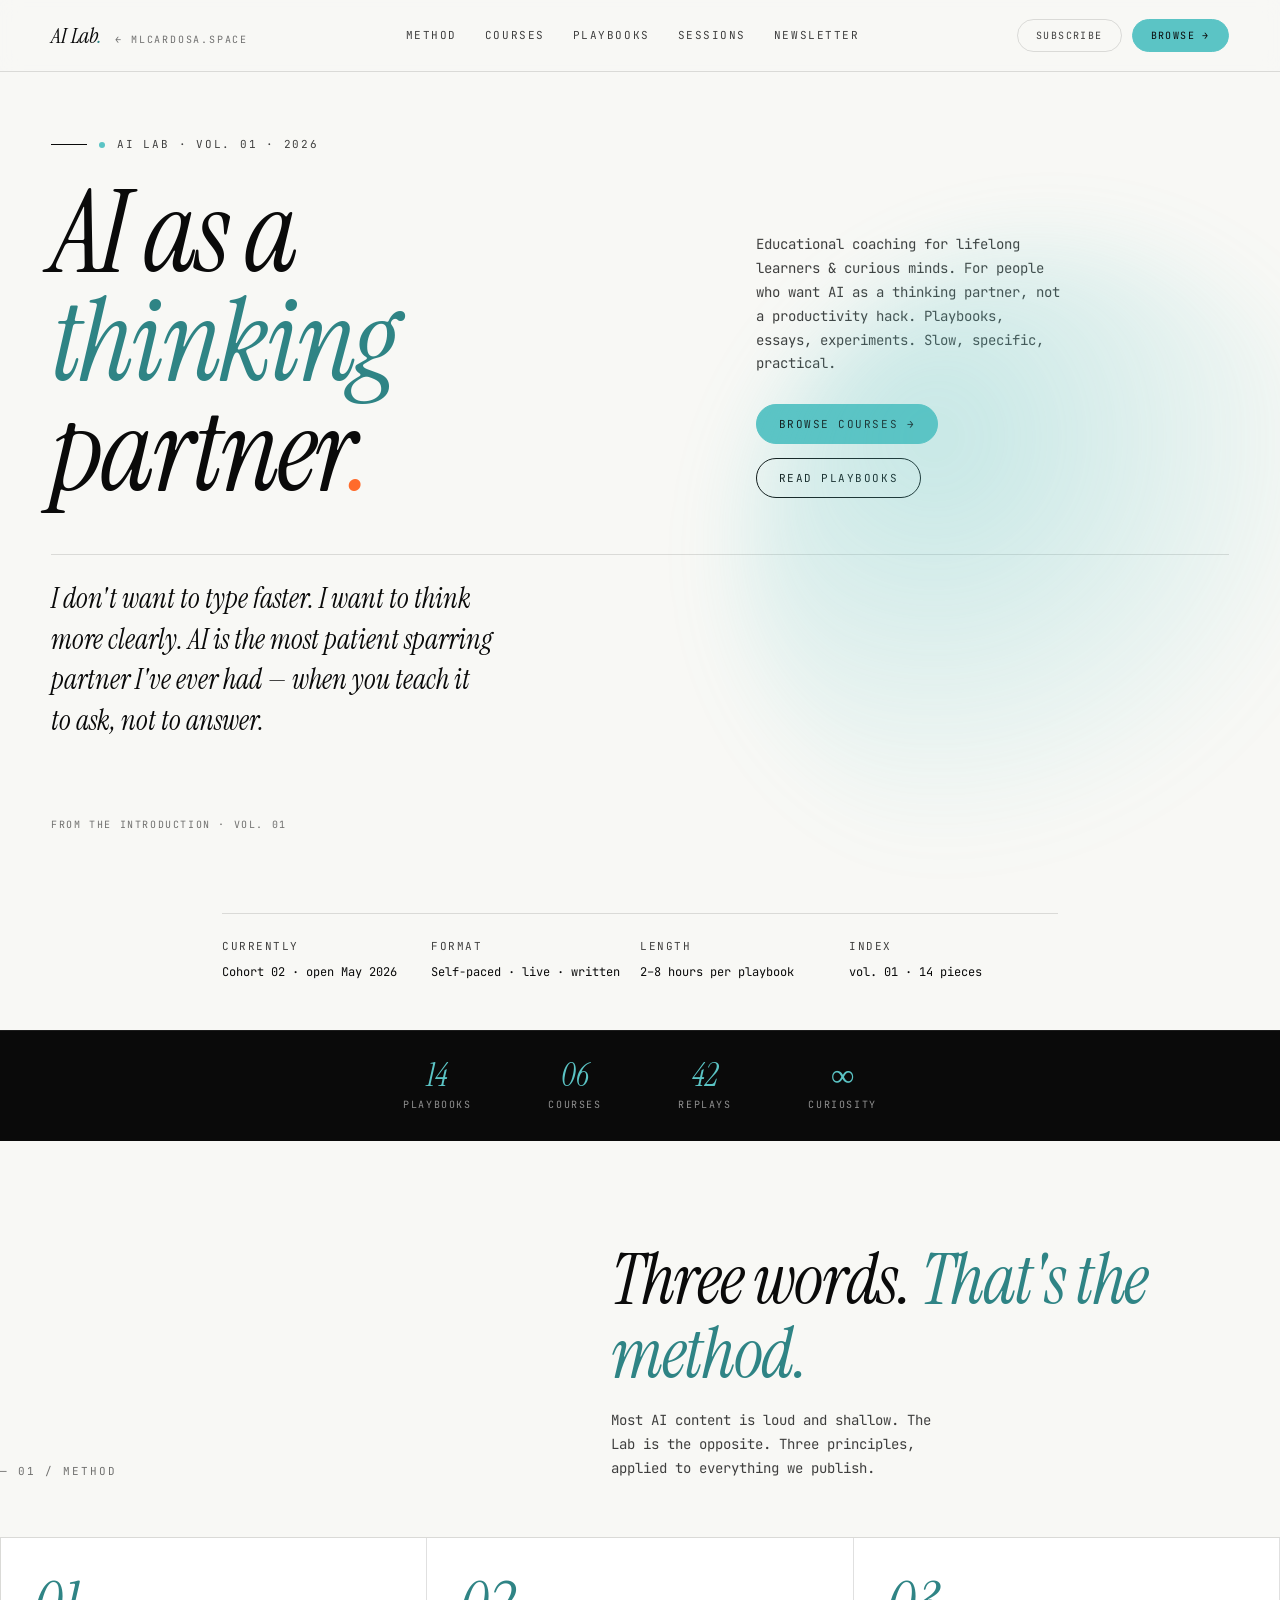
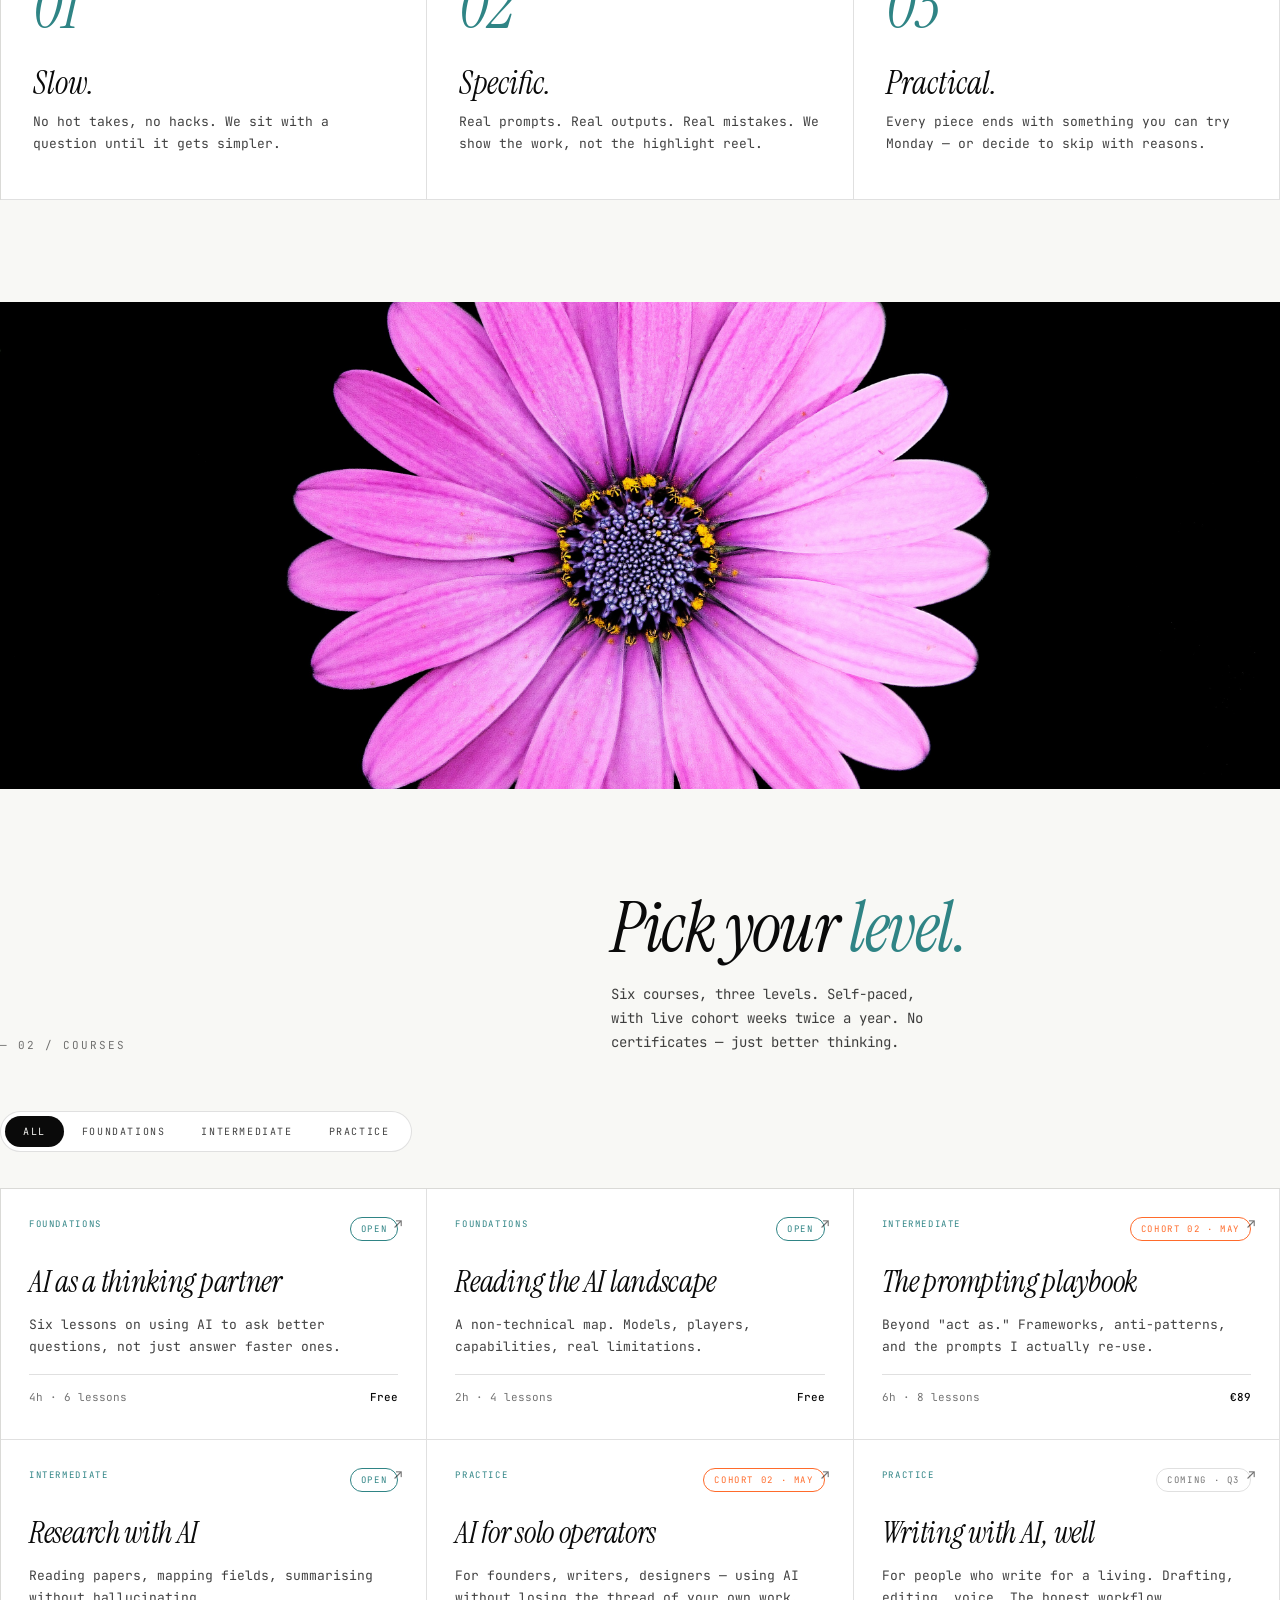
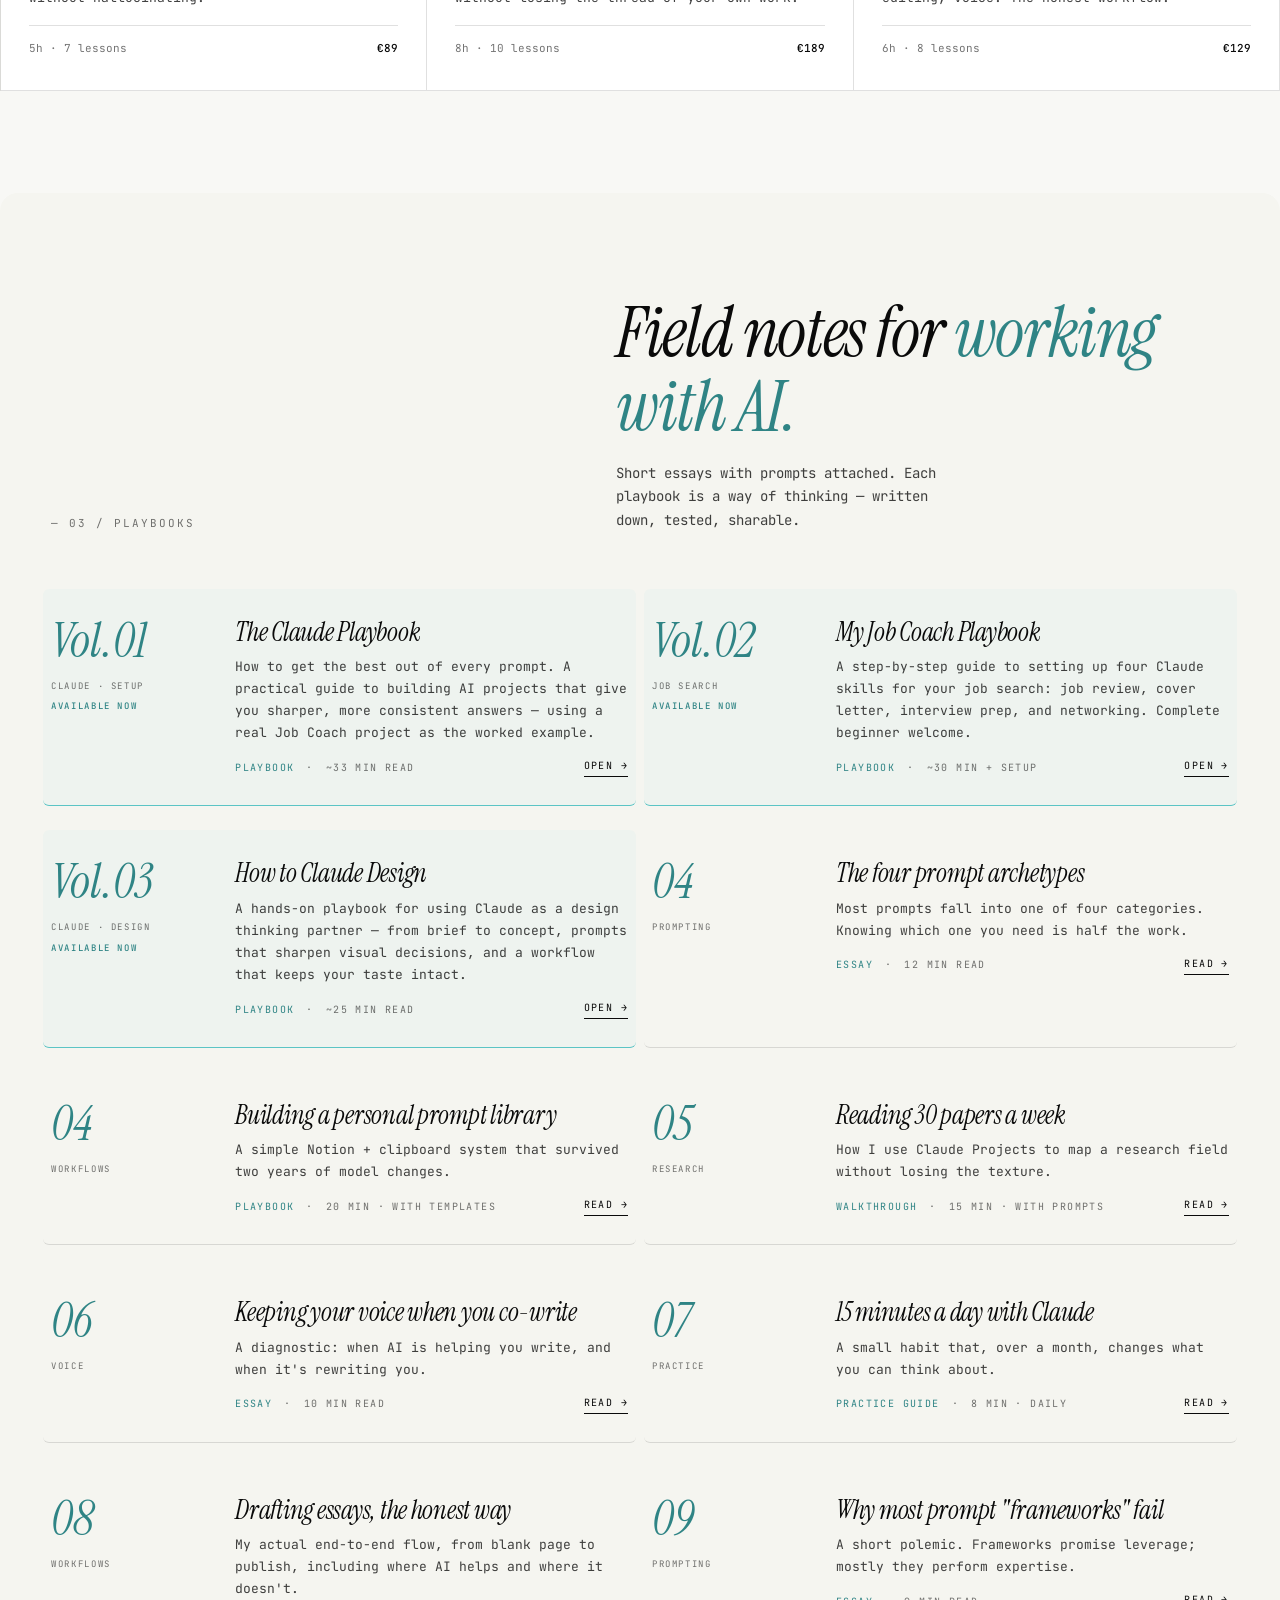
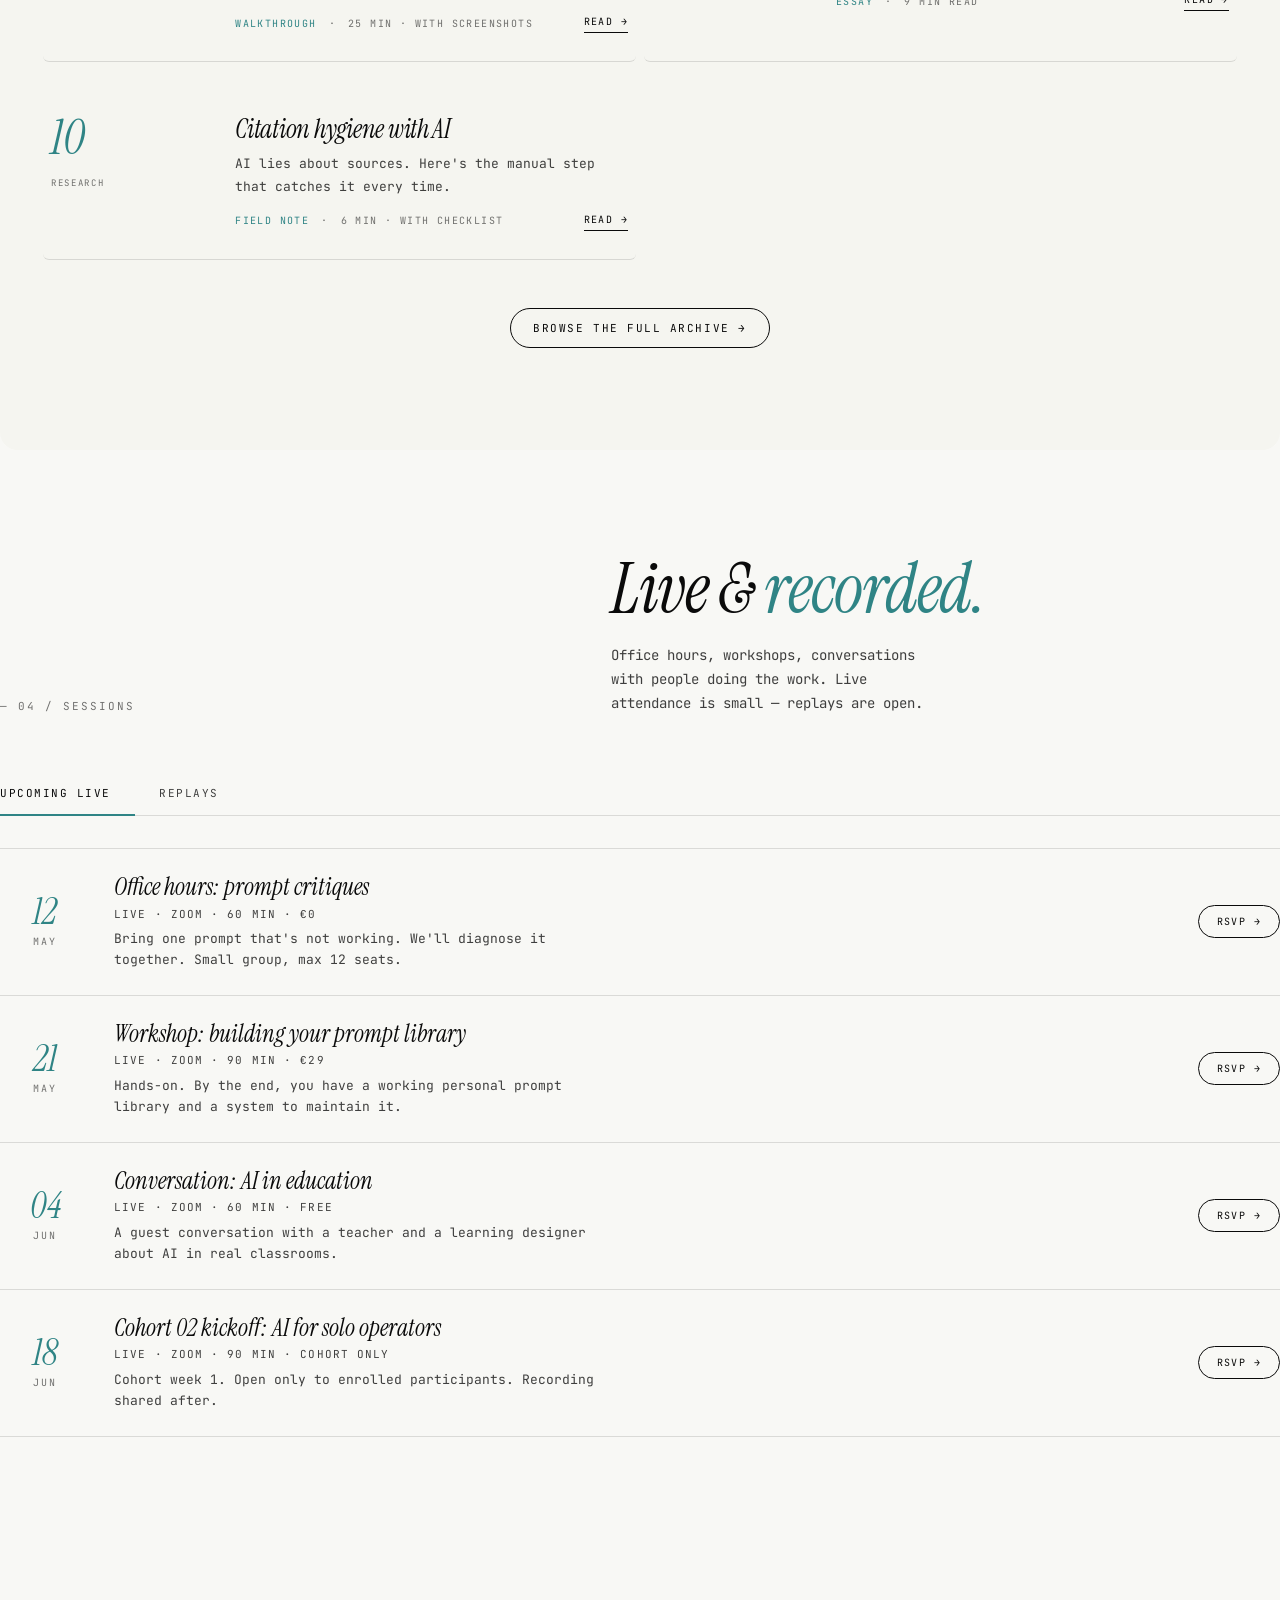
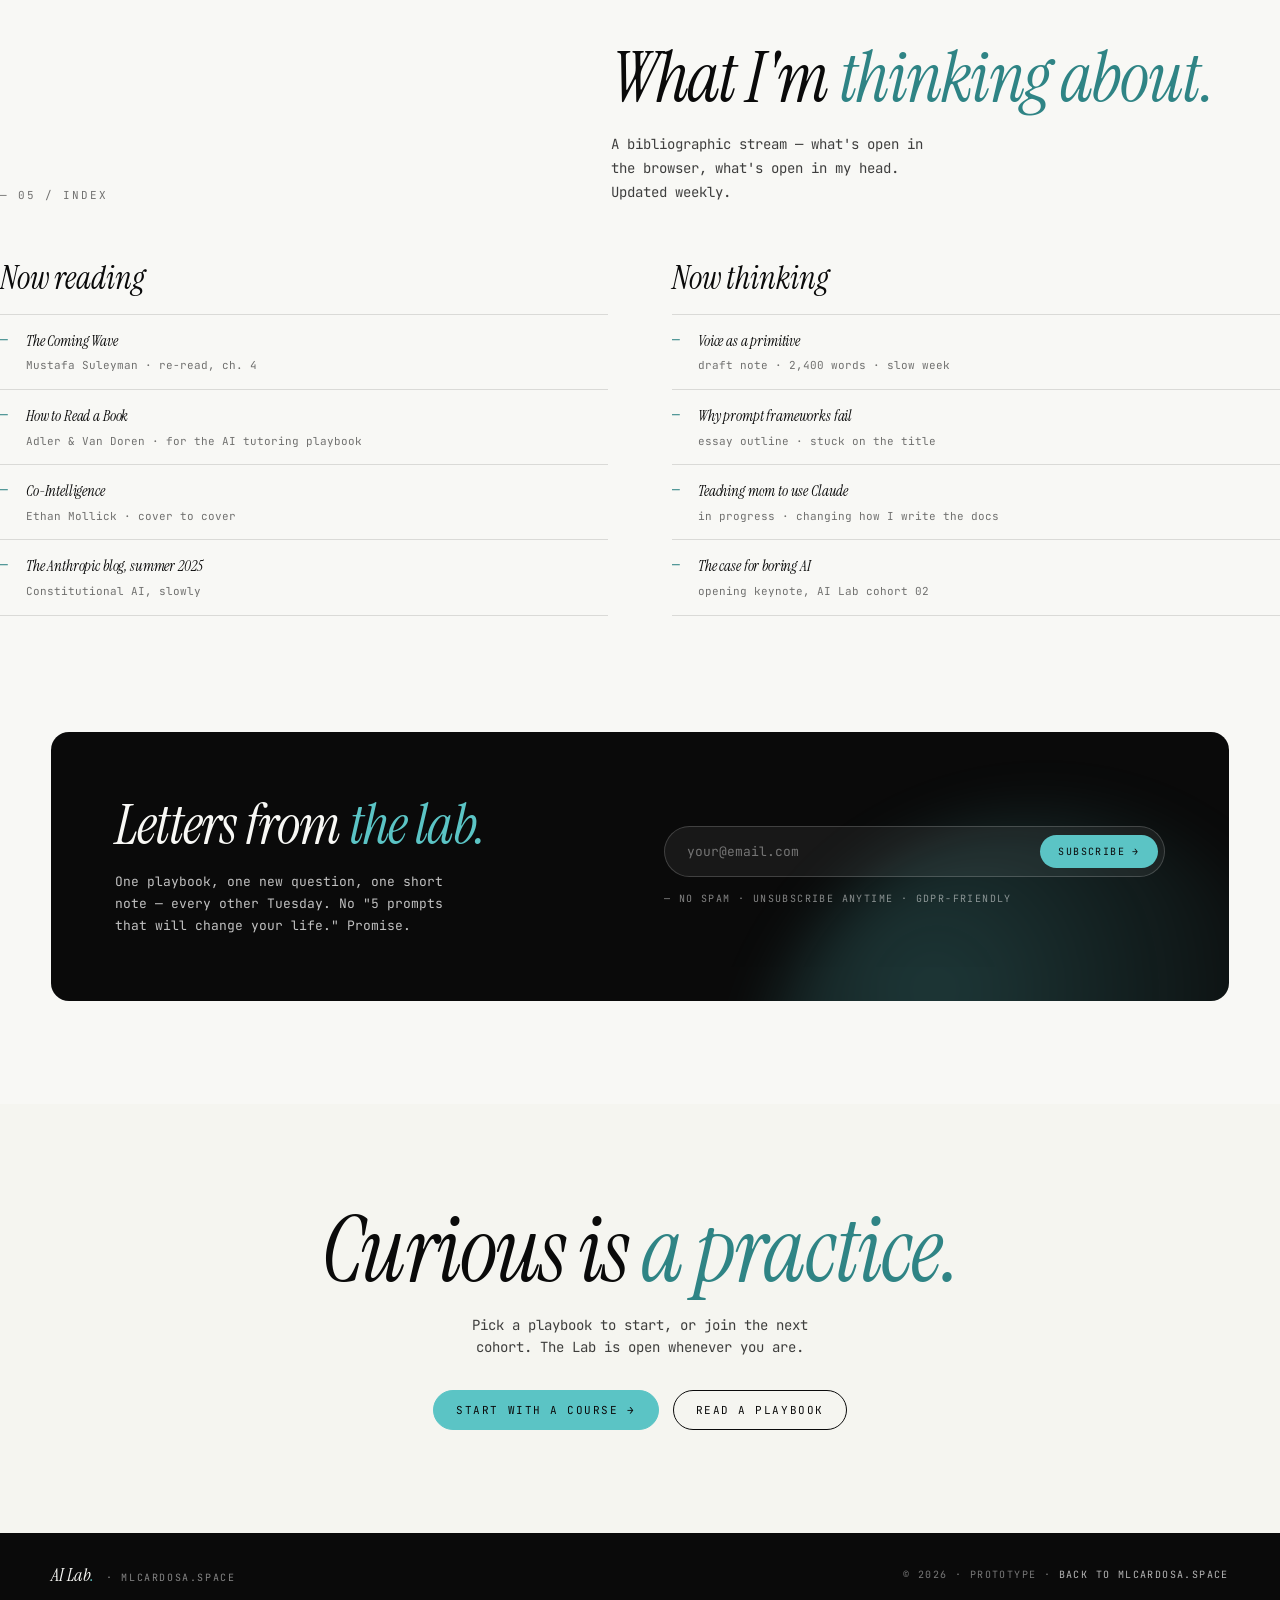
==== ai-lab.html @ b6991d93 "First Commit" ====
<!doctype html>
<html lang="en">
<head>
<meta charset="utf-8" />
<meta name="viewport" content="width=device-width, initial-scale=1" />
<title>AI Lab · Educational coaching for lifelong learners · mlcardosa.space</title>
<link rel="preconnect" href="https://fonts.googleapis.com" />
<link rel="preconnect" href="https://fonts.gstatic.com" crossorigin />
<link href="https://fonts.googleapis.com/css2?family=Instrument+Serif:ital@0;1&family=DM+Serif+Display:ital@0;1&family=JetBrains+Mono:wght@300;400;500&display=swap" rel="stylesheet" />
<style>
:root {
  --white:#fff; --obsidian:#0a0a0a; --offwhite:#f8f8f5; --cream:#f5f5f0;
  --aqua:#5bc4c5;       /* AI Lab accent */
  --aqua-dk:#2f8485;
  --orange:#ff6b2b;
  --lime:#c9ff6b;
  --black-85:rgba(0,0,0,.85); --black-75:rgba(0,0,0,.75); --black-55:rgba(0,0,0,.55); --black-40:rgba(0,0,0,.4); --black-12:rgba(0,0,0,.12); --black-06:rgba(0,0,0,.06);

  --bg:var(--offwhite); --fg:var(--obsidian);
  --muted:var(--black-75); --soft:var(--black-55); --line:var(--black-12); --card:var(--white);

  --serif:"Instrument Serif","DM Serif Display","Times New Roman",serif;
  --mono:"JetBrains Mono","IBM Plex Mono",ui-monospace,Menlo,monospace;

  --max:1440px; --pad:clamp(20px,4vw,64px);
  --gap-lg:clamp(48px,8vw,112px);
  --r-sm:4px; --r-md:10px; --r-lg:18px;
}
*{box-sizing:border-box}
html,body{margin:0;padding:0}
body{font-family:var(--mono);font-size:14px;line-height:1.6;background:var(--bg);color:var(--fg);-webkit-font-smoothing:antialiased}
a{color:inherit;text-decoration:none}
button{font-family:inherit;cursor:pointer}
input,textarea,select{font-family:inherit}
h1,h2,h3,h4{margin:0;font-weight:400}
p{margin:0}
.serif{font-family:var(--serif);font-style:italic;font-weight:400;letter-spacing:-0.01em}
.label{font-family:var(--mono);text-transform:uppercase;letter-spacing:.14em;font-size:11px;color:var(--muted)}
.container{max-width:var(--max);margin:0 auto;padding:0 var(--pad)}
.section{padding:var(--gap-lg) 0}
.divider{height:1px;background:var(--line)}

/* NAV */
.nav{position:sticky;top:0;z-index:50;display:flex;align-items:center;justify-content:space-between;
  padding:18px var(--pad);backdrop-filter:blur(10px);
  background:color-mix(in oklab,var(--bg) 88%,transparent);
  border-bottom:1px solid var(--line)}
.nav-brand{font-family:var(--serif);font-style:italic;font-size:22px;letter-spacing:-0.01em}
.nav-brand .dot{color:var(--aqua-dk)}
.nav-brand small{font-family:var(--mono);font-style:normal;text-transform:uppercase;letter-spacing:.18em;font-size:10px;color:var(--soft);margin-left:10px}
.nav-links{display:flex;gap:28px;align-items:center}
.nav-links a{font-family:var(--mono);text-transform:uppercase;font-size:11px;letter-spacing:.14em;color:var(--muted);cursor:pointer;transition:color .2s}
.nav-links a:hover{color:var(--fg)}
.nav-actions{display:flex;gap:10px;align-items:center}
@media(max-width:820px){.nav-links{display:none}}

/* BUTTONS */
.btn{display:inline-flex;align-items:center;justify-content:center;gap:10px;
  font-family:var(--mono);text-transform:uppercase;letter-spacing:.14em;font-size:11px;
  padding:12px 22px;border-radius:999px;border:1px solid var(--fg);
  background:transparent;color:var(--fg);transition:all .2s}
.btn:hover{background:var(--fg);color:var(--bg)}
.btn-primary{background:var(--fg);color:var(--bg)}
.btn-primary:hover{background:var(--aqua-dk);border-color:var(--aqua-dk)}
.btn-aqua{background:var(--aqua);color:var(--obsidian);border-color:var(--aqua)}
.btn-aqua:hover{background:var(--aqua-dk);border-color:var(--aqua-dk);color:var(--white)}
.btn-soft{border-color:var(--line);color:var(--muted)}
.btn-soft:hover{background:transparent;color:var(--fg);border-color:var(--fg)}
.btn-w{width:100%}
.btn-sm{padding:9px 18px;font-size:10px}
.btn-ghost{background:transparent;color:rgba(255,255,255,.75);border-color:rgba(255,255,255,.2)}
.btn-ghost:hover{color:var(--aqua);border-color:var(--aqua);background:transparent}

.cta{display:inline-flex;align-items:center;gap:10px;font-family:var(--mono);text-transform:uppercase;letter-spacing:.14em;font-size:11px;padding-bottom:6px;border-bottom:1px solid var(--fg);cursor:pointer;transition:gap .2s}
.cta:hover{gap:18px}

/* HERO */
.hero{min-height:88vh;padding:64px var(--pad) 48px;display:grid;grid-template-rows:1fr auto;gap:48px;position:relative;overflow:hidden}
.hero-inner{max-width:var(--max);margin:0 auto;width:100%;display:grid;grid-template-columns:1.15fr 0.85fr;gap:clamp(32px,5vw,80px);align-items:end}
.hero-eyebrow{display:flex;align-items:center;gap:12px;font-family:var(--mono);text-transform:uppercase;font-size:11px;letter-spacing:.16em;color:var(--muted);margin-bottom:24px}
.hero-eyebrow .bar{width:36px;height:1px;background:var(--fg)}
.hero-eyebrow .live{width:6px;height:6px;border-radius:50%;background:var(--aqua);animation:pulse 2s infinite}
@keyframes pulse{0%,100%{opacity:1}50%{opacity:.35}}
.hero-title{font-family:var(--serif);font-style:italic;font-size:clamp(56px,9vw,132px);line-height:0.95;letter-spacing:-0.025em}
.hero-title .accent-aqua{color:var(--aqua-dk)}
.hero-title .accent-orange{color:var(--orange)}
.hero-side{display:flex;flex-direction:column;gap:28px;padding-bottom:8px;max-width:38ch}
.hero-blurb{font-family:var(--mono);font-size:14px;line-height:1.7;color:var(--muted)}
.hero-actions{display:flex;gap:14px;flex-wrap:wrap}
.hero-quote{max-width:var(--max);margin:0 auto;width:100%;border-top:1px solid var(--line);padding-top:24px;display:grid;grid-template-columns:1.15fr 0.85fr;gap:clamp(32px,5vw,80px)}
.hero-quote q{font-family:var(--serif);font-style:italic;font-size:clamp(20px,2.4vw,28px);line-height:1.45;color:var(--fg);display:block;quotes:none;max-width:34ch}
.hero-quote cite{display:block;font-family:var(--mono);text-transform:uppercase;font-size:10px;letter-spacing:.16em;color:var(--soft);font-style:normal;margin-top:12px}
.hero-meta-row{max-width:var(--max);margin:32px auto 0;display:grid;grid-template-columns:repeat(4,1fr);border-top:1px solid var(--line);padding-top:20px}
.hero-meta-row > div{padding-right:20px}
.hero-meta-row .val{font-family:var(--mono);font-size:12px;color:var(--fg);display:block;margin-top:6px}
.hero-bg{position:absolute;right:-8vw;top:18%;width:50vw;height:50vw;max-width:720px;max-height:720px;border-radius:50%;background:radial-gradient(circle at 30% 30%,color-mix(in oklab,var(--aqua) 60%,transparent),transparent 65%);filter:blur(40px);opacity:.55;pointer-events:none}

/* STATS BAND */
.stats{background:var(--obsidian);color:var(--offwhite);padding:28px var(--pad);display:flex;justify-content:center;gap:clamp(32px,6vw,96px);border-top:1px solid rgba(255,255,255,.08)}
.st{text-align:center}
.st-n{font-family:var(--serif);font-style:italic;font-size:32px;line-height:1;color:var(--aqua)}
.st-l{font-family:var(--mono);text-transform:uppercase;font-size:10px;letter-spacing:.16em;color:rgba(255,255,255,.55);margin-top:6px}

/* SECTION HEAD */
.sec-head{display:grid;grid-template-columns:0.9fr 1.1fr;gap:clamp(32px,5vw,80px);align-items:end;margin-bottom:56px}
.sec-num{font-family:var(--mono);font-size:11px;letter-spacing:.18em;text-transform:uppercase;color:var(--soft)}
.sec-title{font-family:var(--serif);font-style:italic;font-size:clamp(40px,5.5vw,72px);line-height:1.05;letter-spacing:-0.02em}
.sec-title em{color:var(--aqua-dk)}
.sec-sub{font-family:var(--mono);font-size:14px;line-height:1.7;color:var(--muted);max-width:42ch}

/* METHOD: 3 principles */
.princ{display:grid;grid-template-columns:repeat(3,1fr);border-top:1px solid var(--line);border-left:1px solid var(--line)}
.princ-c{border-right:1px solid var(--line);border-bottom:1px solid var(--line);padding:36px 32px 44px;background:var(--card)}
.princ-n{font-family:var(--serif);font-style:italic;font-size:64px;color:var(--aqua-dk);line-height:1;margin-bottom:28px}
.princ-t{font-family:var(--serif);font-style:italic;font-size:32px;line-height:1.1;margin-bottom:10px}
.princ-d{font-family:var(--mono);font-size:13px;color:var(--muted);line-height:1.7}

/* COURSES */
.tabs{display:inline-flex;gap:0;background:var(--card);border:1px solid var(--line);border-radius:999px;padding:4px;margin-bottom:36px}
.tab{padding:9px 18px;font-family:var(--mono);font-size:10px;letter-spacing:.16em;text-transform:uppercase;border:none;background:transparent;color:var(--muted);border-radius:999px;cursor:pointer;transition:all .2s}
.tab.on{background:var(--obsidian);color:var(--offwhite)}
.tab:not(.on):hover{color:var(--fg)}

.courses{display:grid;grid-template-columns:repeat(3,1fr);gap:0;border-top:1px solid var(--line);border-left:1px solid var(--line)}
.course{border-right:1px solid var(--line);border-bottom:1px solid var(--line);padding:28px 28px 32px;background:var(--card);display:flex;flex-direction:column;gap:16px;transition:background .25s;cursor:pointer;position:relative;overflow:hidden}
.course:hover{background:var(--cream)}
.course-top{display:flex;justify-content:space-between;align-items:flex-start;gap:12px}
.course-lvl{font-family:var(--mono);font-size:9px;letter-spacing:.18em;text-transform:uppercase;color:var(--aqua-dk)}
.course-st{font-family:var(--mono);font-size:9px;letter-spacing:.18em;text-transform:uppercase;padding:4px 10px;border-radius:999px;border:1px solid var(--line);color:var(--muted)}
.course-st.live{color:var(--aqua-dk);border-color:var(--aqua-dk)}
.course-st.wait{color:var(--orange);border-color:var(--orange)}
.course-st.soon{color:var(--soft)}
.course h3{font-family:var(--serif);font-style:italic;font-size:30px;line-height:1.1;letter-spacing:-0.01em;margin-top:8px}
.course-d{font-family:var(--mono);font-size:13px;color:var(--muted);line-height:1.7;flex:1}
.course-meta{display:flex;justify-content:space-between;align-items:center;border-top:1px solid var(--line);padding-top:14px;font-family:var(--mono);font-size:11px;color:var(--soft)}
.course-meta .price{color:var(--fg);font-weight:500}
.course .arr{position:absolute;top:24px;right:24px;font-family:var(--mono);font-size:14px;color:var(--soft);transition:transform .25s,color .25s}
.course:hover .arr{color:var(--aqua-dk);transform:translate(2px,-2px)}

/* PLAYBOOKS */
.pb-live{border-color:var(--aqua)!important;background:rgba(91,196,197,.04)}
.pb-live:hover{background:rgba(91,196,197,.08)!important}
.pb-available{font-family:var(--mono);font-size:9px;font-weight:500;letter-spacing:.18em;text-transform:uppercase;color:var(--aqua-dk);margin-top:6px}


.pb-grid{display:grid;grid-template-columns:repeat(2,1fr);gap:24px}
.pb{display:grid;grid-template-columns:160px 1fr;gap:24px;padding:28px 0;border-bottom:1px solid var(--line);align-items:start;cursor:pointer;transition:background .2s;padding-left:8px;padding-right:8px;margin-left:-8px;margin-right:-8px;border-radius:6px}
.pb:hover{background:var(--card)}
.pb-num{font-family:var(--serif);font-style:italic;font-size:48px;color:var(--aqua-dk);line-height:1}
.pb-tag{font-family:var(--mono);font-size:9px;letter-spacing:.18em;text-transform:uppercase;color:var(--soft);margin-top:14px}
.pb h4{font-family:var(--serif);font-style:italic;font-size:26px;line-height:1.2;margin-bottom:8px;letter-spacing:-0.01em}
.pb p{font-family:var(--mono);font-size:13px;color:var(--muted);line-height:1.7;margin-bottom:14px}
.pb-meta{display:flex;gap:12px;align-items:center;font-family:var(--mono);font-size:10px;letter-spacing:.14em;text-transform:uppercase;color:var(--soft)}
.pb-meta .fmt{color:var(--aqua-dk)}
.pb-meta .dot{color:var(--soft)}
.pb-action{font-family:var(--mono);font-size:10px;letter-spacing:.14em;text-transform:uppercase;color:var(--fg);border-bottom:1px solid var(--fg);padding-bottom:2px;margin-left:auto;transition:color .2s,border-color .2s}
.pb:hover .pb-action{color:var(--aqua-dk);border-color:var(--aqua-dk)}

/* SESSIONS */
.sess-tabs{display:flex;gap:0;border-bottom:1px solid var(--line);margin-bottom:32px}
.sess-tab{padding:14px 24px 14px 0;margin-right:24px;font-family:var(--mono);font-size:11px;letter-spacing:.14em;text-transform:uppercase;color:var(--muted);border:none;background:transparent;cursor:pointer;border-bottom:2px solid transparent;margin-bottom:-1px}
.sess-tab.on{color:var(--fg);border-bottom-color:var(--aqua-dk)}

.live-list{display:flex;flex-direction:column}
.live-row{display:grid;grid-template-columns:90px 1fr auto;gap:24px;align-items:center;padding:24px 0;border-top:1px solid var(--line);cursor:pointer;transition:background .2s;padding-left:8px;padding-right:8px;margin-left:-8px;margin-right:-8px;border-radius:6px}
.live-row:hover{background:var(--card)}
.live-row:last-child{border-bottom:1px solid var(--line)}
.live-date{text-align:center}
.live-d{font-family:var(--serif);font-style:italic;font-size:36px;line-height:1;color:var(--aqua-dk)}
.live-m{font-family:var(--mono);font-size:10px;letter-spacing:.18em;text-transform:uppercase;color:var(--soft);margin-top:4px}
.live-info h4{font-family:var(--serif);font-style:italic;font-size:24px;line-height:1.2;margin-bottom:4px}
.live-info .live-meta{font-family:var(--mono);font-size:11px;letter-spacing:.1em;text-transform:uppercase;color:var(--muted);margin-bottom:6px}
.live-info p{font-family:var(--mono);font-size:13px;color:var(--muted);line-height:1.6;max-width:60ch}

.replays{display:grid;grid-template-columns:repeat(3,1fr);gap:24px}
.replay{background:var(--card);border:1px solid var(--line);border-radius:var(--r-md);overflow:hidden;cursor:pointer;transition:transform .25s,border-color .25s}
.replay:hover{transform:translateY(-3px);border-color:var(--aqua-dk)}
.replay-thumb{aspect-ratio:16/10;background:var(--obsidian);position:relative;display:flex;align-items:center;justify-content:center;overflow:hidden}
.replay-thumb::after{content:"▶";color:var(--aqua);font-size:28px;background:rgba(255,255,255,.06);width:56px;height:56px;border-radius:50%;display:flex;align-items:center;justify-content:center;border:1px solid rgba(255,255,255,.18);transition:background .2s}
.replay:hover .replay-thumb::after{background:rgba(91,196,197,.2)}
.replay-thumb .glow{position:absolute;inset:0;background:radial-gradient(circle at 30% 30%,color-mix(in oklab,var(--aqua) 30%,transparent),transparent 60%);opacity:.6}
.replay-body{padding:18px 20px 20px}
.replay h5{font-family:var(--serif);font-style:italic;font-size:20px;line-height:1.2;margin-bottom:6px}
.replay-meta{display:flex;gap:12px;font-family:var(--mono);font-size:10px;letter-spacing:.14em;text-transform:uppercase;color:var(--soft)}

/* INDEX (now reading / now thinking) */
.index{display:grid;grid-template-columns:1fr 1fr;gap:clamp(32px,5vw,80px)}
.idx-block{}
.idx-block h4{font-family:var(--serif);font-style:italic;font-size:32px;line-height:1.1;margin-bottom:18px}
.idx-list{list-style:none;padding:0;border-top:1px solid var(--line)}
.idx-list li{font-family:var(--mono);font-size:13px;color:var(--muted);line-height:1.7;padding:14px 0 14px 26px;border-bottom:1px solid var(--line);position:relative}
.idx-list li::before{content:"—";position:absolute;left:0;color:var(--aqua-dk)}
.idx-list li em{font-family:var(--serif);font-style:italic;font-size:15px;color:var(--fg);font-weight:400;letter-spacing:-0.01em}
.idx-list li .by{display:block;color:var(--soft);font-size:11px;margin-top:2px}

/* NEWSLETTER */
.news{background:var(--obsidian);color:var(--offwhite);border-radius:var(--r-lg);padding:clamp(32px,5vw,64px);display:grid;grid-template-columns:1fr 1fr;gap:48px;align-items:center;position:relative;overflow:hidden}
.news::before{content:"";position:absolute;right:-10%;top:30%;width:50%;aspect-ratio:1;border-radius:50%;background:radial-gradient(circle at 30% 30%,color-mix(in oklab,var(--aqua) 50%,transparent),transparent 65%);filter:blur(30px);opacity:.5}
.news-l{position:relative}
.news-l h3{font-family:var(--serif);font-style:italic;font-size:clamp(36px,5vw,56px);line-height:1.05;letter-spacing:-0.02em;margin-bottom:16px}
.news-l h3 em{color:var(--aqua)}
.news-l p{font-family:var(--mono);font-size:13px;line-height:1.7;color:rgba(255,255,255,.75);max-width:42ch}
.news-r{position:relative;display:flex;flex-direction:column;gap:14px}
.news-input{display:flex;gap:8px;background:rgba(255,255,255,.06);border:1px solid rgba(255,255,255,.18);border-radius:999px;padding:6px;align-items:center}
.news-input input{flex:1;background:transparent;border:none;color:var(--offwhite);padding:10px 16px;font-family:var(--mono);font-size:13px;outline:none}
.news-input input::placeholder{color:rgba(255,255,255,.4)}
.news-input button{font-family:var(--mono);text-transform:uppercase;letter-spacing:.14em;font-size:10px;background:var(--aqua);color:var(--obsidian);border:none;border-radius:999px;padding:10px 18px;cursor:pointer;transition:background .2s}
.news-input button:hover{background:var(--white)}
.news-r .fineprint{font-family:var(--mono);font-size:10px;letter-spacing:.14em;text-transform:uppercase;color:rgba(255,255,255,.5)}

/* CTA BAND */
.cta-band{background:var(--cream);padding:var(--gap-lg) var(--pad);text-align:center}
.cta-band h2{font-family:var(--serif);font-style:italic;font-size:clamp(48px,7vw,96px);line-height:1;letter-spacing:-0.02em;margin-bottom:18px}
.cta-band h2 em{color:var(--aqua-dk)}
.cta-band p{font-family:var(--mono);font-size:14px;color:var(--muted);max-width:46ch;margin:0 auto 32px}
.cta-band .actions{display:flex;gap:14px;justify-content:center;flex-wrap:wrap}

/* FOOTER */
.foot{background:var(--obsidian);color:var(--offwhite);padding:28px var(--pad);display:flex;justify-content:space-between;align-items:center;flex-wrap:wrap;gap:16px}
.foot-brand{font-family:var(--serif);font-style:italic;font-size:18px}
.foot-brand .dot{color:var(--aqua)}
.foot-brand small{font-family:var(--mono);font-style:normal;text-transform:uppercase;letter-spacing:.16em;font-size:10px;color:rgba(255,255,255,.5);margin-left:12px}
.foot p{font-family:var(--mono);font-size:10px;letter-spacing:.14em;text-transform:uppercase;color:rgba(255,255,255,.45)}
.foot a{color:rgba(255,255,255,.7)}
.foot a:hover{color:var(--aqua)}

/* MODAL */
.modal-ov{position:fixed;inset:0;background:rgba(10,10,10,.55);backdrop-filter:blur(4px);z-index:90;display:none;align-items:center;justify-content:center;padding:20px}
.modal-ov.show{display:flex;animation:fadeIn .2s ease}
@keyframes fadeIn{from{opacity:0}}
.modal{background:var(--bg);border-radius:var(--r-lg);width:100%;max-width:640px;max-height:88vh;overflow-y:auto;border:1px solid var(--line)}
.modal-head{background:var(--obsidian);color:var(--offwhite);padding:32px 36px;border-radius:var(--r-lg) var(--r-lg) 0 0;position:relative}
.modal-close{position:absolute;top:16px;right:16px;width:36px;height:36px;border-radius:50%;background:rgba(255,255,255,.1);border:none;color:var(--offwhite);font-size:16px;cursor:pointer}
.modal-close:hover{background:rgba(255,255,255,.2)}
.modal-eyebrow{font-family:var(--mono);font-size:10px;letter-spacing:.18em;text-transform:uppercase;color:var(--aqua);margin-bottom:8px}
.modal-title{font-family:var(--serif);font-style:italic;font-size:36px;line-height:1.1;letter-spacing:-0.01em}
.modal-body{padding:32px 36px}
.modal-body p{font-family:var(--mono);font-size:13px;line-height:1.75;color:var(--muted);margin-bottom:14px}
.modal-body h5{font-family:var(--mono);font-size:10px;letter-spacing:.18em;text-transform:uppercase;color:var(--aqua-dk);margin:24px 0 10px}
.modal-body ul{list-style:none;padding:0;margin:0 0 18px}
.modal-body li{font-family:var(--mono);font-size:13px;color:var(--muted);line-height:1.75;padding:6px 0 6px 22px;position:relative}
.modal-body li::before{content:"—";position:absolute;left:0;color:var(--aqua-dk)}
.modal-foot{padding:20px 36px;border-top:1px solid var(--line);display:flex;gap:10px}

/* TOAST */
.toast{position:fixed;top:88px;right:var(--pad);background:var(--obsidian);color:var(--offwhite);padding:14px 22px;border-radius:var(--r-md);font-family:var(--mono);font-size:12px;letter-spacing:.06em;display:none;z-index:200;max-width:360px;border:1px solid rgba(255,255,255,.1)}
.toast.show{display:flex;align-items:center;gap:12px;animation:slideIn .25s ease}
.toast::before{content:"✓";color:var(--aqua)}
@keyframes slideIn{from{opacity:0;transform:translateY(-10px)}}

/* RESPONSIVE */
@media(max-width:980px){
  .hero-inner{grid-template-columns:1fr}
  .hero-quote{grid-template-columns:1fr}
  .hero-meta-row{grid-template-columns:1fr 1fr;gap:16px}
  .sec-head{grid-template-columns:1fr;gap:16px}
  .princ{grid-template-columns:1fr}
  .courses{grid-template-columns:1fr 1fr}
  .pb-grid{grid-template-columns:1fr}
  .replays{grid-template-columns:1fr 1fr}
  .index{grid-template-columns:1fr;gap:48px}
  .news{grid-template-columns:1fr;padding:36px}
  .stats{flex-wrap:wrap;gap:32px}
}
@media(max-width:600px){
  .courses{grid-template-columns:1fr}
  .replays{grid-template-columns:1fr}
  .pb{grid-template-columns:1fr}
  .pb-num{font-size:36px}
  .live-row{grid-template-columns:60px 1fr}
  .live-row .btn{grid-column:2}
}
</style>
</head>
<body>

<template id="__bundler_thumbnail" data-bg-color="#f8f8f5">
  <svg viewBox="0 0 1200 800" xmlns="http://www.w3.org/2000/svg">
    <rect width="1200" height="800" fill="#f8f8f5"/>
    <text x="600" y="400" font-family="Georgia, serif" font-size="120" fill="#1a1a1a" text-anchor="middle" dominant-baseline="middle">AI Lab.</text>
  </svg>
</template>

<!-- NAV -->
<nav class="nav">
  <a class="nav-brand" href="index.html">
    AI Lab<span class="dot">.</span>
    <small>← mlcardosa.space</small>
  </a>
  <div class="nav-links">
    <a onclick="scrollTo2('sec-method')">Method</a>
    <a onclick="scrollTo2('sec-courses')">Courses</a>
    <a onclick="scrollTo2('sec-playbooks')">Playbooks</a>
    <a onclick="scrollTo2('sec-sessions')">Sessions</a>
    <a onclick="scrollTo2('sec-news')">Newsletter</a>
  </div>
  <div class="nav-actions">
    <button class="btn btn-soft btn-sm" onclick="scrollTo2('sec-news')">Subscribe</button>
    <button class="btn btn-aqua btn-sm" onclick="scrollTo2('sec-courses')">Browse →</button>
  </div>
</nav>

<!-- HERO -->
<section class="hero">
  <div class="hero-bg"></div>
  <div class="hero-inner">
    <div>
      <div class="hero-eyebrow"><span class="bar"></span><span class="live"></span> AI Lab · Vol. 01 · 2026</div>
      <h1 class="hero-title">
        AI as a<br>
        <span class="accent-aqua">thinking</span><br>
        partner<span class="accent-orange">.</span>
      </h1>
    </div>
    <div class="hero-side">
      <p class="hero-blurb">
        Educational coaching for lifelong learners &amp; curious minds. For people who want AI as a thinking partner, not a productivity hack. Playbooks, essays, experiments. Slow, specific, practical.
      </p>
      <div class="hero-actions">
        <button class="btn btn-aqua" onclick="scrollTo2('sec-courses')">Browse courses →</button>
        <button class="btn" onclick="scrollTo2('sec-playbooks')">Read playbooks</button>
      </div>
    </div>
  </div>
  <div class="hero-quote">
    <q>I don't want to type faster. I want to think more clearly. AI is the most patient sparring partner I've ever had — when you teach it to ask, not to answer.</q>
    <div></div>
    <cite>From the introduction · vol. 01</cite>
  </div>
  <div class="hero-meta-row">
    <div><span class="label">Currently</span><span class="val">Cohort 02 · open May 2026</span></div>
    <div><span class="label">Format</span><span class="val">Self-paced · live · written</span></div>
    <div><span class="label">Length</span><span class="val">2–8 hours per playbook</span></div>
    <div><span class="label">Index</span><span class="val">vol. 01 · 14 pieces</span></div>
  </div>
</section>

<!-- STATS -->
<div class="stats">
  <div class="st"><div class="st-n">14</div><div class="st-l">Playbooks</div></div>
  <div class="st"><div class="st-n">06</div><div class="st-l">Courses</div></div>
  <div class="st"><div class="st-n">42</div><div class="st-l">Replays</div></div>
  <div class="st"><div class="st-n">∞</div><div class="st-l">Curiosity</div></div>
</div>

<!-- METHOD -->
<section class="section container" id="sec-method">
  <div class="sec-head">
    <div><div class="sec-num">— 01 / Method</div></div>
    <div>
      <h2 class="sec-title">Three words. <em>That's the method.</em></h2>
      <p class="sec-sub" style="margin-top:18px">Most AI content is loud and shallow. The Lab is the opposite. Three principles, applied to everything we publish.</p>
    </div>
  </div>
  <div class="princ">
    <div class="princ-c">
      <div class="princ-n">01</div>
      <h3 class="princ-t">Slow.</h3>
      <p class="princ-d">No hot takes, no hacks. We sit with a question until it gets simpler.</p>
    </div>
    <div class="princ-c">
      <div class="princ-n">02</div>
      <h3 class="princ-t">Specific.</h3>
      <p class="princ-d">Real prompts. Real outputs. Real mistakes. We show the work, not the highlight reel.</p>
    </div>
    <div class="princ-c">
      <div class="princ-n">03</div>
      <h3 class="princ-t">Practical.</h3>
      <p class="princ-d">Every piece ends with something you can try Monday — or decide to skip with reasons.</p>
    </div>
  </div>
</section>

<!-- PHOTO BAND -->
<div style="background: url('uploads/quino-al--3KfR1GVKXY-unsplash-ac0eaa97.jpg') center center / cover no-repeat; height: clamp(280px, 38vw, 520px); width: 100%;"></div>

<!-- COURSES -->
<section class="section container" id="sec-courses">
  <div class="sec-head">
    <div><div class="sec-num">— 02 / Courses</div></div>
    <div>
      <h2 class="sec-title">Pick your <em>level.</em></h2>
      <p class="sec-sub" style="margin-top:18px">Six courses, three levels. Self-paced, with live cohort weeks twice a year. No certificates — just better thinking.</p>
    </div>
  </div>
  <div class="tabs" id="course-tabs">
    <button class="tab on" data-lvl="all">All</button>
    <button class="tab" data-lvl="foundations">Foundations</button>
    <button class="tab" data-lvl="intermediate">Intermediate</button>
    <button class="tab" data-lvl="practice">Practice</button>
  </div>
  <div class="courses" id="courses-grid"></div>
</section>

<!-- PLAYBOOKS -->
<section class="section container" id="sec-playbooks" style="background:var(--cream);padding-left:var(--pad);padding-right:var(--pad);border-radius:var(--r-lg)">
  <div class="sec-head">
    <div><div class="sec-num">— 03 / Playbooks</div></div>
    <div>
      <h2 class="sec-title">Field notes for <em>working with AI.</em></h2>
      <p class="sec-sub" style="margin-top:18px">Short essays with prompts attached. Each playbook is a way of thinking — written down, tested, sharable.</p>
    </div>
  </div>
  <div class="pb-grid" id="pb-grid"></div>
  <div style="margin-top:48px;text-align:center">
    <button class="btn" onclick="showToast('Archive opens with newsletter subscription')">Browse the full archive →</button>
  </div>
</section>

<!-- SESSIONS -->
<section class="section container" id="sec-sessions">
  <div class="sec-head">
    <div><div class="sec-num">— 04 / Sessions</div></div>
    <div>
      <h2 class="sec-title">Live &amp; <em>recorded.</em></h2>
      <p class="sec-sub" style="margin-top:18px">Office hours, workshops, conversations with people doing the work. Live attendance is small — replays are open.</p>
    </div>
  </div>
  <div class="sess-tabs">
    <button class="sess-tab on" data-sess="live">Upcoming Live</button>
    <button class="sess-tab" data-sess="replays">Replays</button>
  </div>
  <div id="sess-live" class="live-list"></div>
  <div id="sess-replays" class="replays" style="display:none"></div>
</section>

<!-- INDEX -->
<section class="section container" id="sec-index">
  <div class="sec-head">
    <div><div class="sec-num">— 05 / Index</div></div>
    <div>
      <h2 class="sec-title">What I'm <em>thinking about.</em></h2>
      <p class="sec-sub" style="margin-top:18px">A bibliographic stream — what's open in the browser, what's open in my head. Updated weekly.</p>
    </div>
  </div>
  <div class="index">
    <div class="idx-block">
      <h4>Now reading</h4>
      <ul class="idx-list">
        <li><em>The Coming Wave</em><span class="by">Mustafa Suleyman · re-read, ch. 4</span></li>
        <li><em>How to Read a Book</em><span class="by">Adler &amp; Van Doren · for the AI tutoring playbook</span></li>
        <li><em>Co-Intelligence</em><span class="by">Ethan Mollick · cover to cover</span></li>
        <li><em>The Anthropic blog, summer 2025</em><span class="by">Constitutional AI, slowly</span></li>
      </ul>
    </div>
    <div class="idx-block">
      <h4>Now thinking</h4>
      <ul class="idx-list">
        <li><em>Voice as a primitive</em><span class="by">draft note · 2,400 words · slow week</span></li>
        <li><em>Why prompt frameworks fail</em><span class="by">essay outline · stuck on the title</span></li>
        <li><em>Teaching mom to use Claude</em><span class="by">in progress · changing how I write the docs</span></li>
        <li><em>The case for boring AI</em><span class="by">opening keynote, AI Lab cohort 02</span></li>
      </ul>
    </div>
  </div>
</section>

<!-- NEWSLETTER -->
<section class="container" id="sec-news" style="padding-bottom:var(--gap-lg)">
  <div class="news">
    <div class="news-l">
      <h3>Letters from <em>the lab.</em></h3>
      <p>One playbook, one new question, one short note — every other Tuesday. No "5 prompts that will change your life." Promise.</p>
    </div>
    <div class="news-r">
      <form class="news-input" onsubmit="subscribe(event)">
        <input type="email" required placeholder="your@email.com" id="news-email" />
        <button type="submit">Subscribe →</button>
      </form>
      <div class="fineprint">— No spam · Unsubscribe anytime · GDPR-friendly</div>
    </div>
  </div>
</section>

<!-- CTA -->
<div class="cta-band">
  <h2>Curious is <em>a practice.</em></h2>
  <p>Pick a playbook to start, or join the next cohort. The Lab is open whenever you are.</p>
  <div class="actions">
    <button class="btn btn-aqua" onclick="scrollTo2('sec-courses')">Start with a course →</button>
    <button class="btn" onclick="scrollTo2('sec-playbooks')">Read a playbook</button>
  </div>
</div>

<footer class="foot">
  <div class="foot-brand">AI Lab<span class="dot">.</span><small>· mlcardosa.space</small></div>
  <p>© 2026 · prototype · <a href="index.html">Back to mlcardosa.space</a></p>
</footer>

<!-- MODAL -->
<div class="modal-ov" id="modal-ov" onclick="if(event.target===this)closeModal()">
  <div class="modal" id="modal">
    <div class="modal-head">
      <button class="modal-close" onclick="closeModal()">×</button>
      <div class="modal-eyebrow" id="m-eyebrow"></div>
      <h3 class="modal-title" id="m-title"></h3>
    </div>
    <div class="modal-body" id="m-body"></div>
    <div class="modal-foot" id="m-foot"></div>
  </div>
</div>

<div class="toast" id="toast"><span id="toast-msg"></span></div>

<script>
const COURSES=[
  {id:'c1',lvl:'Foundations',lvlKey:'foundations',title:'AI as a thinking partner',desc:'Six lessons on using AI to ask better questions, not just answer faster ones.',duration:'4h · 6 lessons',price:'Free',status:'Open',stKey:'live',learn:['What "good prompting" actually means','How to test your own thinking against AI','Building a daily practice — 15 minutes a day','When to trust the answer, when to question it']},
  {id:'c2',lvl:'Foundations',lvlKey:'foundations',title:'Reading the AI landscape',desc:'A non-technical map. Models, players, capabilities, real limitations.',duration:'2h · 4 lessons',price:'Free',status:'Open',stKey:'live',learn:['Frontier models in plain language','Open-source vs proprietary — what the choice means for you','Where AI breaks (and why that matters)','How the field will probably look in 2027']},
  {id:'c3',lvl:'Intermediate',lvlKey:'intermediate',title:'The prompting playbook',desc:'Beyond "act as." Frameworks, anti-patterns, and the prompts I actually re-use.',duration:'6h · 8 lessons',price:'€89',status:'Cohort 02 · May',stKey:'wait',learn:['The four prompt archetypes','Why most "frameworks" are theater','Building a personal prompt library','Reviewing your own prompts like code']},
  {id:'c4',lvl:'Intermediate',lvlKey:'intermediate',title:'Research with AI',desc:'Reading papers, mapping fields, summarising without hallucinating.',duration:'5h · 7 lessons',price:'€89',status:'Open',stKey:'live',learn:['How I read 30 papers a week','Building research maps with Claude Projects','Verifying citations — the manual step you can\'t skip','Synthesising into your own voice']},
  {id:'c5',lvl:'Practice',lvlKey:'practice',title:'AI for solo operators',desc:'For founders, writers, designers — using AI without losing the thread of your own work.',duration:'8h · 10 lessons',price:'€189',status:'Cohort 02 · May',stKey:'wait',learn:['Building your operating system around AI','When to delegate to AI vs hire','Voice and taste — keeping yours intact','Workflow patterns that don\'t fall apart']},
  {id:'c6',lvl:'Practice',lvlKey:'practice',title:'Writing with AI, well',desc:'For people who write for a living. Drafting, editing, voice. The honest workflow.',duration:'6h · 8 lessons',price:'€129',status:'Coming · Q3',stKey:'soon',learn:['Drafting without flattening your voice','Using AI as your toughest editor','When AI ruins prose (and how to spot it)','Building feedback loops with your own writing']}
];

const PLAYBOOKS=[
  {n:'Vol.01',tag:'Claude · Setup',title:'The Claude Playbook',desc:'How to get the best out of every prompt. A practical guide to building AI projects that give you sharper, more consistent answers — using a real Job Coach project as the worked example.',fmt:'Playbook',time:'~33 min read',url:'The Claude Playbook v3.html'},
  {n:'Vol.02',tag:'Job Search',title:'My Job Coach Playbook',desc:'A step-by-step guide to setting up four Claude skills for your job search: job review, cover letter, interview prep, and networking. Complete beginner welcome.',fmt:'Playbook',time:'~30 min + setup',url:'My Job Coach Playbook.html'},
  {n:'Vol.03',tag:'Claude · Design',title:'How to Claude Design',desc:'A hands-on playbook for using Claude as a design thinking partner — from brief to concept, prompts that sharpen visual decisions, and a workflow that keeps your taste intact.',fmt:'Playbook',time:'~25 min read',url:'https://claude.ai/design/p/019e021f-cf99-7ef3-a12f-4a7141cef52f?file=How+to+Claude+Design+Playbook.html'},
  {n:'04',tag:'Prompting',title:'The four prompt archetypes',desc:'Most prompts fall into one of four categories. Knowing which one you need is half the work.',fmt:'Essay',time:'12 min read'},
  {n:'04',tag:'Workflows',title:'Building a personal prompt library',desc:'A simple Notion + clipboard system that survived two years of model changes.',fmt:'Playbook',time:'20 min · with templates'},
  {n:'05',tag:'Research',title:'Reading 30 papers a week',desc:'How I use Claude Projects to map a research field without losing the texture.',fmt:'Walkthrough',time:'15 min · with prompts'},
  {n:'06',tag:'Voice',title:'Keeping your voice when you co-write',desc:'A diagnostic: when AI is helping you write, and when it\'s rewriting you.',fmt:'Essay',time:'10 min read'},
  {n:'07',tag:'Practice',title:'15 minutes a day with Claude',desc:'A small habit that, over a month, changes what you can think about.',fmt:'Practice guide',time:'8 min · daily'},
  {n:'08',tag:'Workflows',title:'Drafting essays, the honest way',desc:'My actual end-to-end flow, from blank page to publish, including where AI helps and where it doesn\'t.',fmt:'Walkthrough',time:'25 min · with screenshots'},
  {n:'09',tag:'Prompting',title:'Why most prompt "frameworks" fail',desc:'A short polemic. Frameworks promise leverage; mostly they perform expertise.',fmt:'Essay',time:'9 min read'},
  {n:'10',tag:'Research',title:'Citation hygiene with AI',desc:'AI lies about sources. Here\'s the manual step that catches it every time.',fmt:'Field note',time:'6 min · with checklist'}
];

const SESSIONS_LIVE=[
  {d:'12',m:'May',title:'Office hours: prompt critiques',meta:'Live · Zoom · 60 min · €0',desc:'Bring one prompt that\'s not working. We\'ll diagnose it together. Small group, max 12 seats.'},
  {d:'21',m:'May',title:'Workshop: building your prompt library',meta:'Live · Zoom · 90 min · €29',desc:'Hands-on. By the end, you have a working personal prompt library and a system to maintain it.'},
  {d:'04',m:'Jun',title:'Conversation: AI in education',meta:'Live · Zoom · 60 min · Free',desc:'A guest conversation with a teacher and a learning designer about AI in real classrooms.'},
  {d:'18',m:'Jun',title:'Cohort 02 kickoff: AI for solo operators',meta:'Live · Zoom · 90 min · cohort only',desc:'Cohort week 1. Open only to enrolled participants. Recording shared after.'}
];

const SESSIONS_REPLAYS=[
  {title:'How I actually use Claude Projects',meta:'42 min · Workflows'},
  {title:'Reading the GPT-5 release, slowly',meta:'28 min · Landscape'},
  {title:'Prompt critiques · session 04',meta:'58 min · Office hours'},
  {title:'Voice and taste with AI',meta:'36 min · Conversation'},
  {title:'Why I deleted my prompt frameworks doc',meta:'19 min · Essay-talk'},
  {title:'Teaching my mom to use Claude',meta:'31 min · Field report'}
];

// RENDER
function renderCourses(filter='all'){
  const g=document.getElementById('courses-grid');
  g.innerHTML=COURSES.filter(c=>filter==='all'||c.lvlKey===filter).map(c=>`
    <div class="course" onclick="openCourse('${c.id}')">
      <div class="arr">↗</div>
      <div class="course-top">
        <span class="course-lvl">${c.lvl}</span>
        <span class="course-st ${c.stKey}">${c.status}</span>
      </div>
      <h3>${c.title}</h3>
      <p class="course-d">${c.desc}</p>
      <div class="course-meta">
        <span>${c.duration}</span>
        <span class="price">${c.price}</span>
      </div>
    </div>`).join('');
}
function renderPB(){
  document.getElementById('pb-grid').innerHTML=PLAYBOOKS.map((p,i)=>`
    <div class="pb${p.url?' pb-live':''}" onclick="openPB(${i})">
      <div>
        <div class="pb-num">${p.n}</div>
        <div class="pb-tag">${p.tag}</div>
        ${p.url?'<div class="pb-available">Available now</div>':''}
      </div>
      <div>
        <h4>${p.title}</h4>
        <p>${p.desc}</p>
        <div class="pb-meta">
          <span class="fmt">${p.fmt}</span>
          <span class="dot">·</span>
          <span>${p.time}</span>
          <span class="pb-action">${p.url?'Open →':'Read →'}</span>
        </div>
      </div>
    </div>`).join('');
}
function renderLive(){
  document.getElementById('sess-live').innerHTML=SESSIONS_LIVE.map((s,i)=>`
    <div class="live-row" onclick="openLive(${i})">
      <div class="live-date">
        <div class="live-d">${s.d}</div>
        <div class="live-m">${s.m}</div>
      </div>
      <div class="live-info">
        <h4>${s.title}</h4>
        <div class="live-meta">${s.meta}</div>
        <p>${s.desc}</p>
      </div>
      <button class="btn btn-sm" onclick="event.stopPropagation();showToast('Saved a seat — confirmation sent')">RSVP →</button>
    </div>`).join('');
}
function renderReplays(){
  document.getElementById('sess-replays').innerHTML=SESSIONS_REPLAYS.map((r,i)=>`
    <div class="replay" onclick="openReplay(${i})">
      <div class="replay-thumb"><div class="glow"></div></div>
      <div class="replay-body">
        <h5>${r.title}</h5>
        <div class="replay-meta">${r.meta}</div>
      </div>
    </div>`).join('');
}

// MODAL
function openModal(eyebrow,title,bodyHtml,footHtml){
  document.getElementById('m-eyebrow').textContent=eyebrow;
  document.getElementById('m-title').innerHTML=title;
  document.getElementById('m-body').innerHTML=bodyHtml;
  document.getElementById('m-foot').innerHTML=footHtml;
  document.getElementById('modal-ov').classList.add('show');
}
function closeModal(){document.getElementById('modal-ov').classList.remove('show')}

function openCourse(id){
  const c=COURSES.find(x=>x.id===id);
  openModal(`${c.lvl} · ${c.duration} · ${c.price}`,c.title,
    `<p>${c.desc}</p><h5>What you'll learn</h5><ul>${c.learn.map(l=>'<li>'+l+'</li>').join('')}</ul><h5>Format</h5><p>Self-paced video lessons, downloadable prompt templates, and a private discussion thread. Live cohort weeks twice a year for paid courses.</p>`,
    `<button class="btn btn-aqua btn-w" onclick="closeModal();showToast('Saved — we\\'ll let you know when cohort opens')">${c.stKey==='live'?'Enroll →':c.stKey==='wait'?'Join waitlist →':'Notify me →'}</button>`
  );
}
function openPB(i){
  const p=PLAYBOOKS[i];
  if(p.url){ if(p.url.startsWith('http')){window.open(p.url,'_blank')}else{window.location.href=p.url} return; }
  openModal(`Playbook ${p.n} · ${p.tag} · ${p.fmt} · ${p.time}`,p.title,
    `<p>${p.desc}</p><h5>Inside</h5><ul><li>The framing: why this matters now</li><li>The walk-through: how I actually do it</li><li>The prompts: copy/paste with notes</li><li>The footnotes: what I'm still figuring out</li></ul><p>Full version is sent to subscribers and unlocks here after subscription.</p>`,
    `<button class="btn btn-aqua btn-w" onclick="closeModal();scrollTo2('sec-news')">Subscribe to read →</button>`
  );
}
function openLive(i){
  const s=SESSIONS_LIVE[i];
  openModal(`${s.d} ${s.m} · ${s.meta}`,s.title,
    `<p>${s.desc}</p><h5>Format</h5><p>Live on Zoom, cameras on, small group. Recording shared with attendees only. No slides, no decks — we work on real material.</p><h5>Who it's for</h5><p>People who already use AI a little and want to use it better. No level required.</p>`,
    `<button class="btn btn-aqua btn-w" onclick="closeModal();showToast('Seat saved — confirmation in your inbox')">Save my seat →</button>`
  );
}
function openReplay(i){
  const r=SESSIONS_REPLAYS[i];
  openModal(`Replay · ${r.meta}`,r.title,
    `<div style="aspect-ratio:16/10;background:var(--obsidian);border-radius:var(--r-md);display:flex;align-items:center;justify-content:center;margin-bottom:18px;color:var(--aqua);font-family:var(--mono);font-size:11px;letter-spacing:.18em;text-transform:uppercase">▶ Video player · placeholder</div><p>Replays unlock with newsletter subscription. Free archive after 90 days.</p>`,
    `<button class="btn btn-aqua btn-w" onclick="closeModal();scrollTo2('sec-news')">Subscribe to watch →</button>`
  );
}

// INTERACTIONS
document.getElementById('course-tabs').addEventListener('click',e=>{
  const t=e.target.closest('.tab');if(!t)return;
  document.querySelectorAll('#course-tabs .tab').forEach(x=>x.classList.remove('on'));
  t.classList.add('on');renderCourses(t.dataset.lvl);
});
document.querySelectorAll('.sess-tab').forEach(t=>t.addEventListener('click',()=>{
  document.querySelectorAll('.sess-tab').forEach(x=>x.classList.remove('on'));
  t.classList.add('on');
  const live=t.dataset.sess==='live';
  document.getElementById('sess-live').style.display=live?'flex':'none';
  document.getElementById('sess-replays').style.display=live?'none':'grid';
}));
function scrollTo2(id){const el=document.getElementById(id);if(el)el.scrollIntoView({behavior:'smooth',block:'start'})}
function subscribe(e){e.preventDefault();const v=document.getElementById('news-email').value;if(v){document.getElementById('news-email').value='';showToast('Welcome — first letter goes out Tuesday')}}
function showToast(m){const t=document.getElementById('toast');document.getElementById('toast-msg').textContent=m;t.classList.add('show');setTimeout(()=>t.classList.remove('show'),3500)}
document.addEventListener('keydown',e=>{if(e.key==='Escape')closeModal()});

// init
renderCourses();renderPB();renderLive();renderReplays();
</script>
</body>
</html>
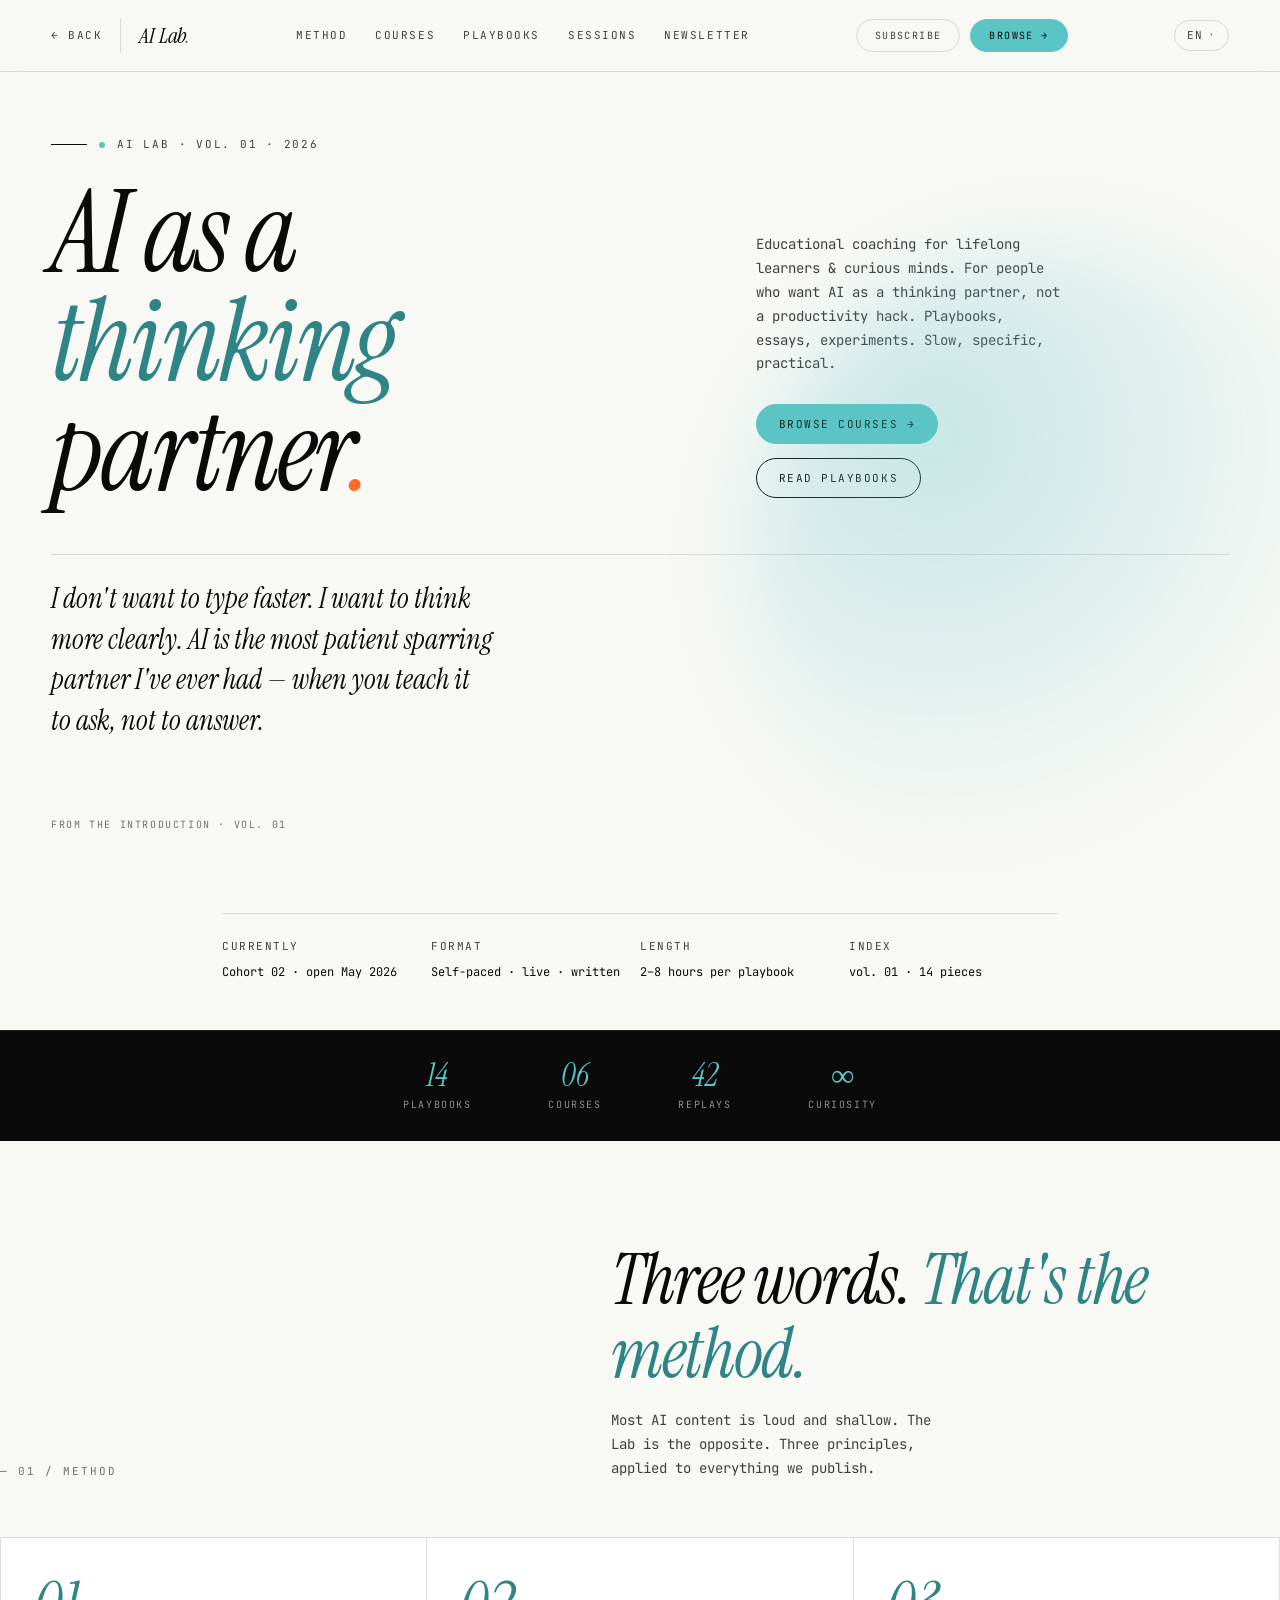
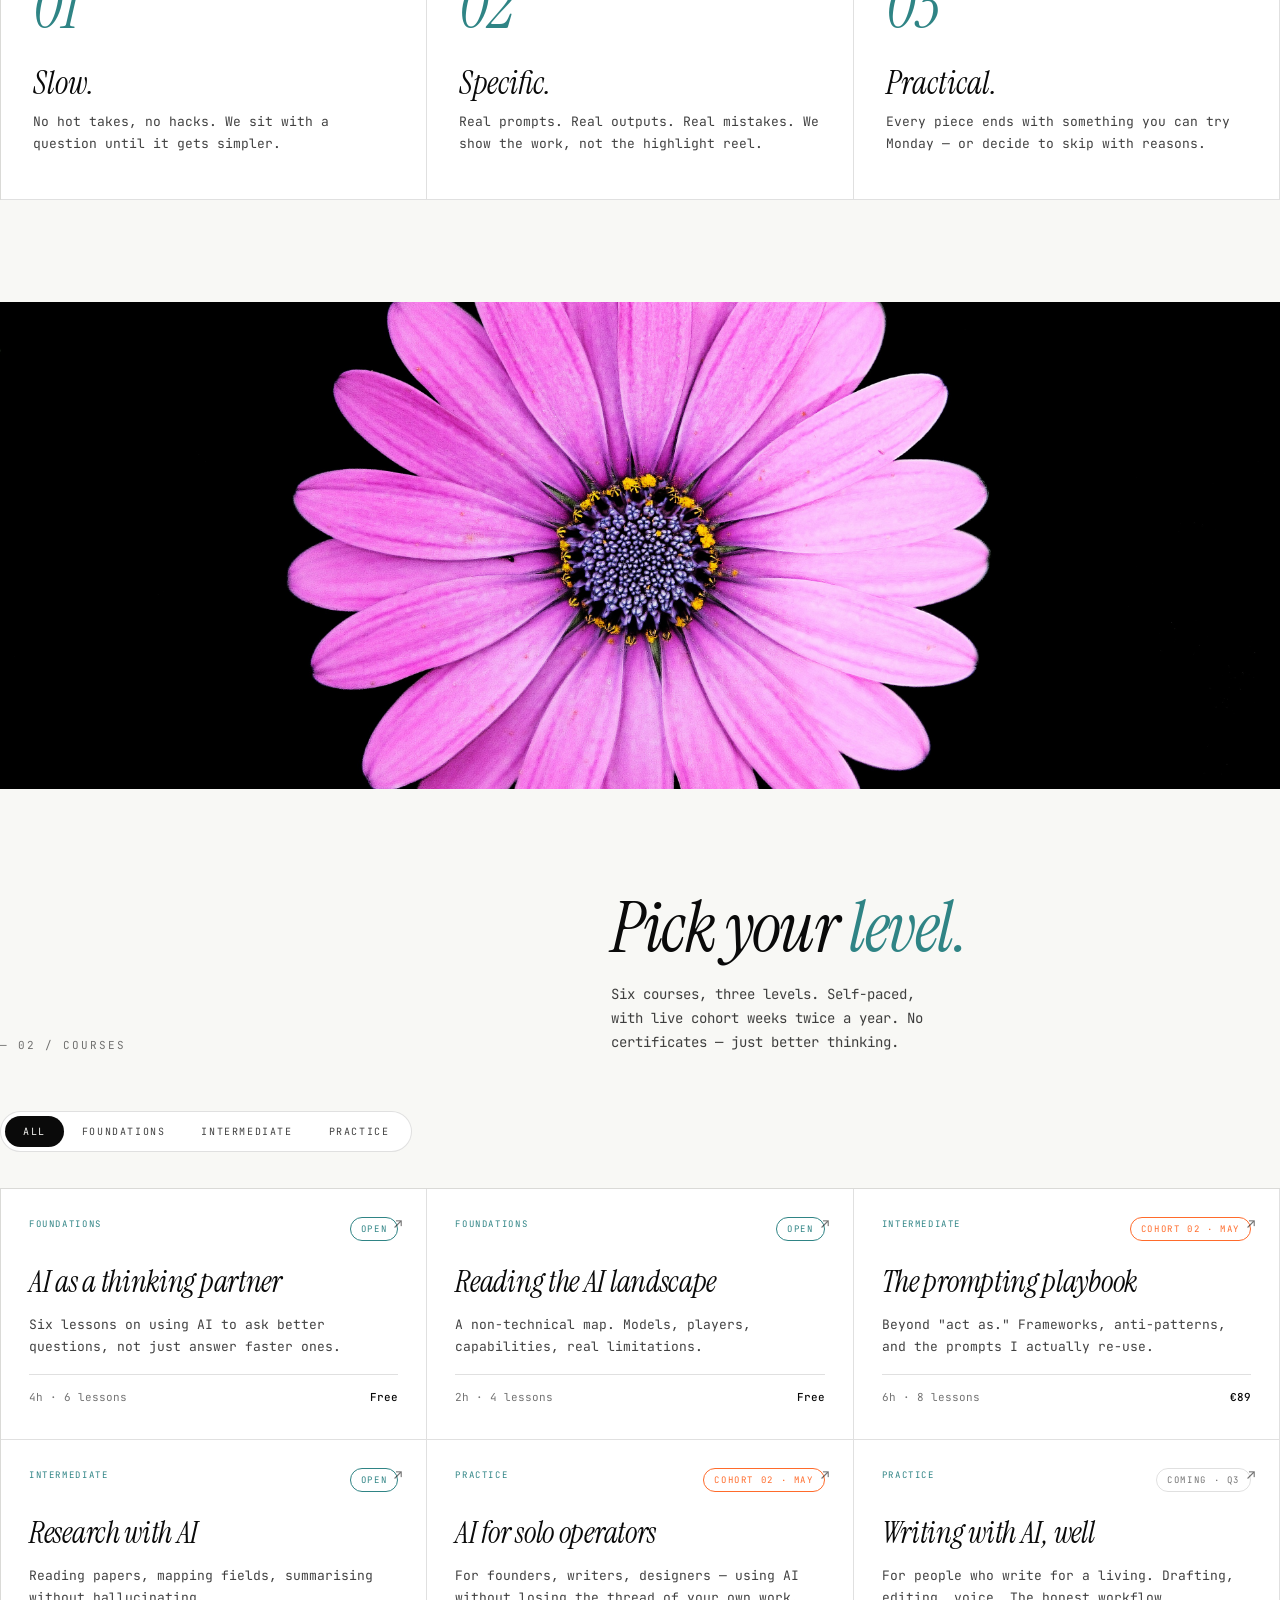
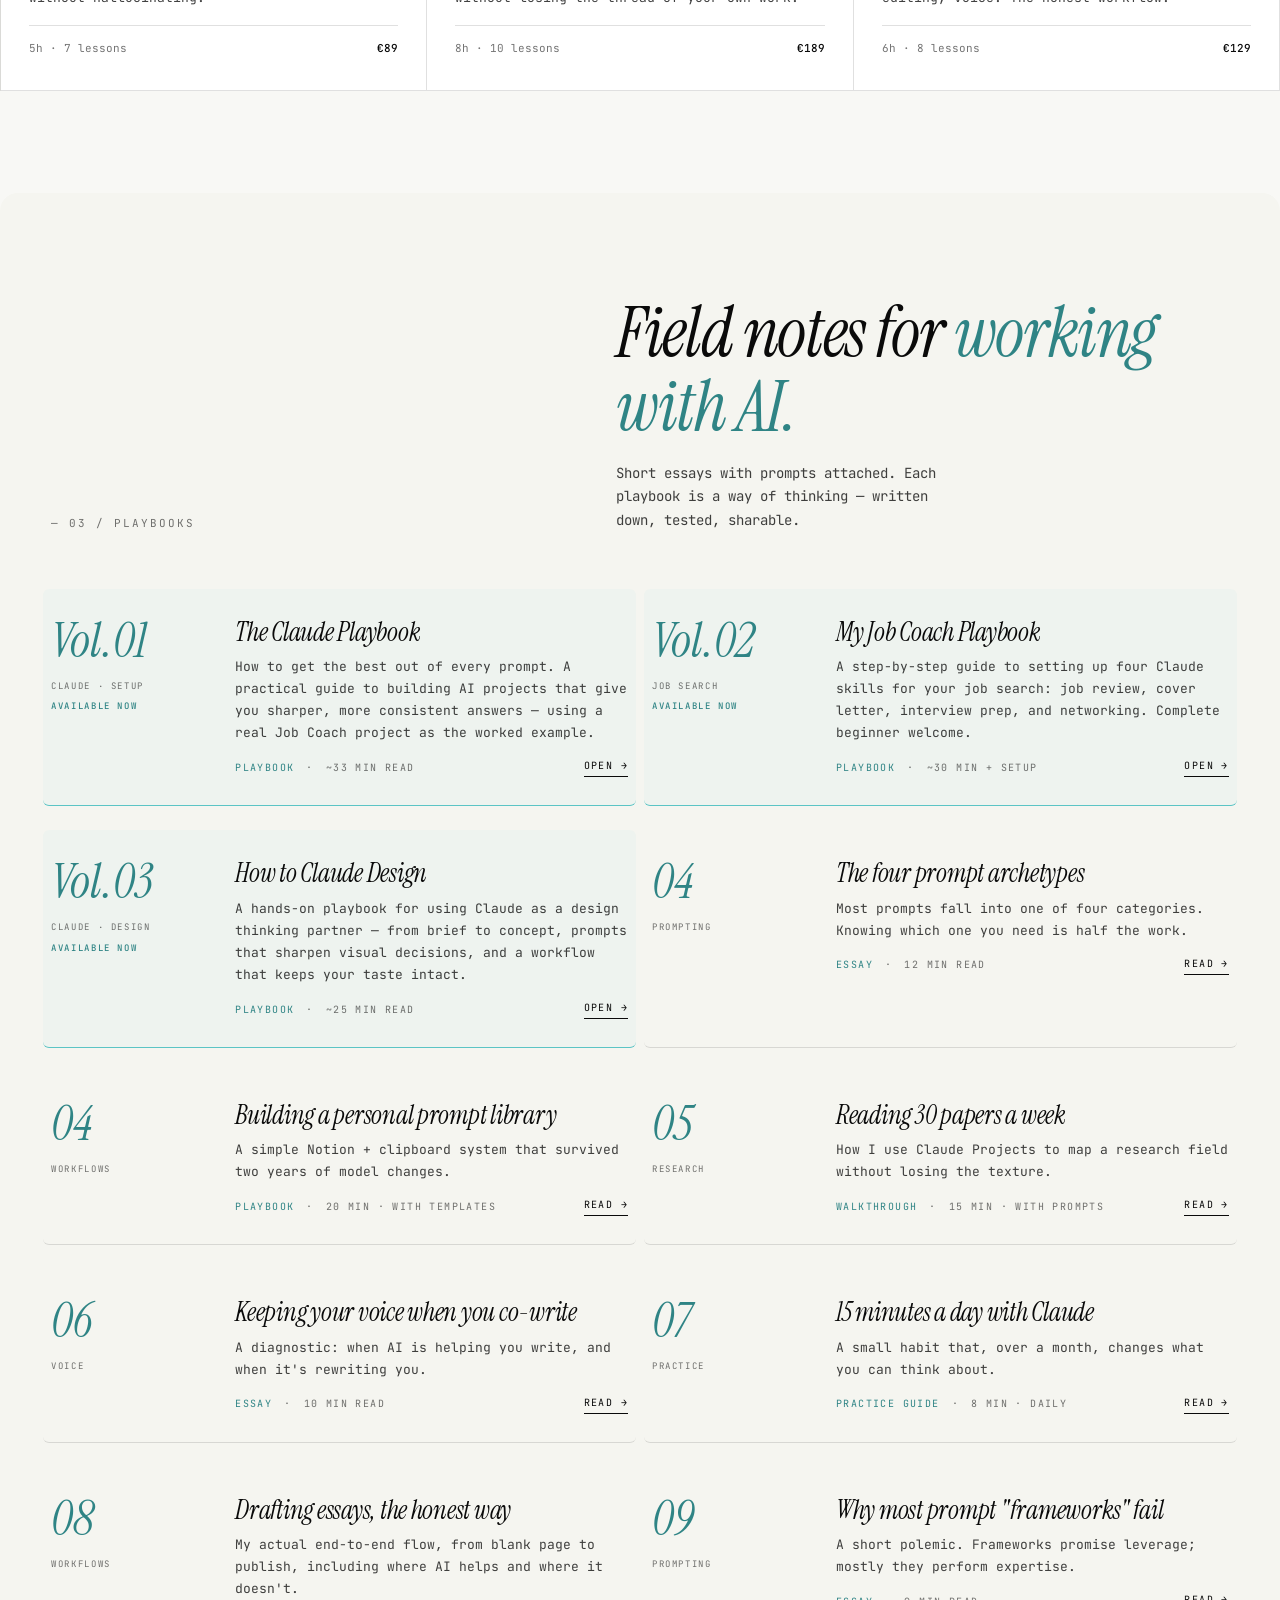
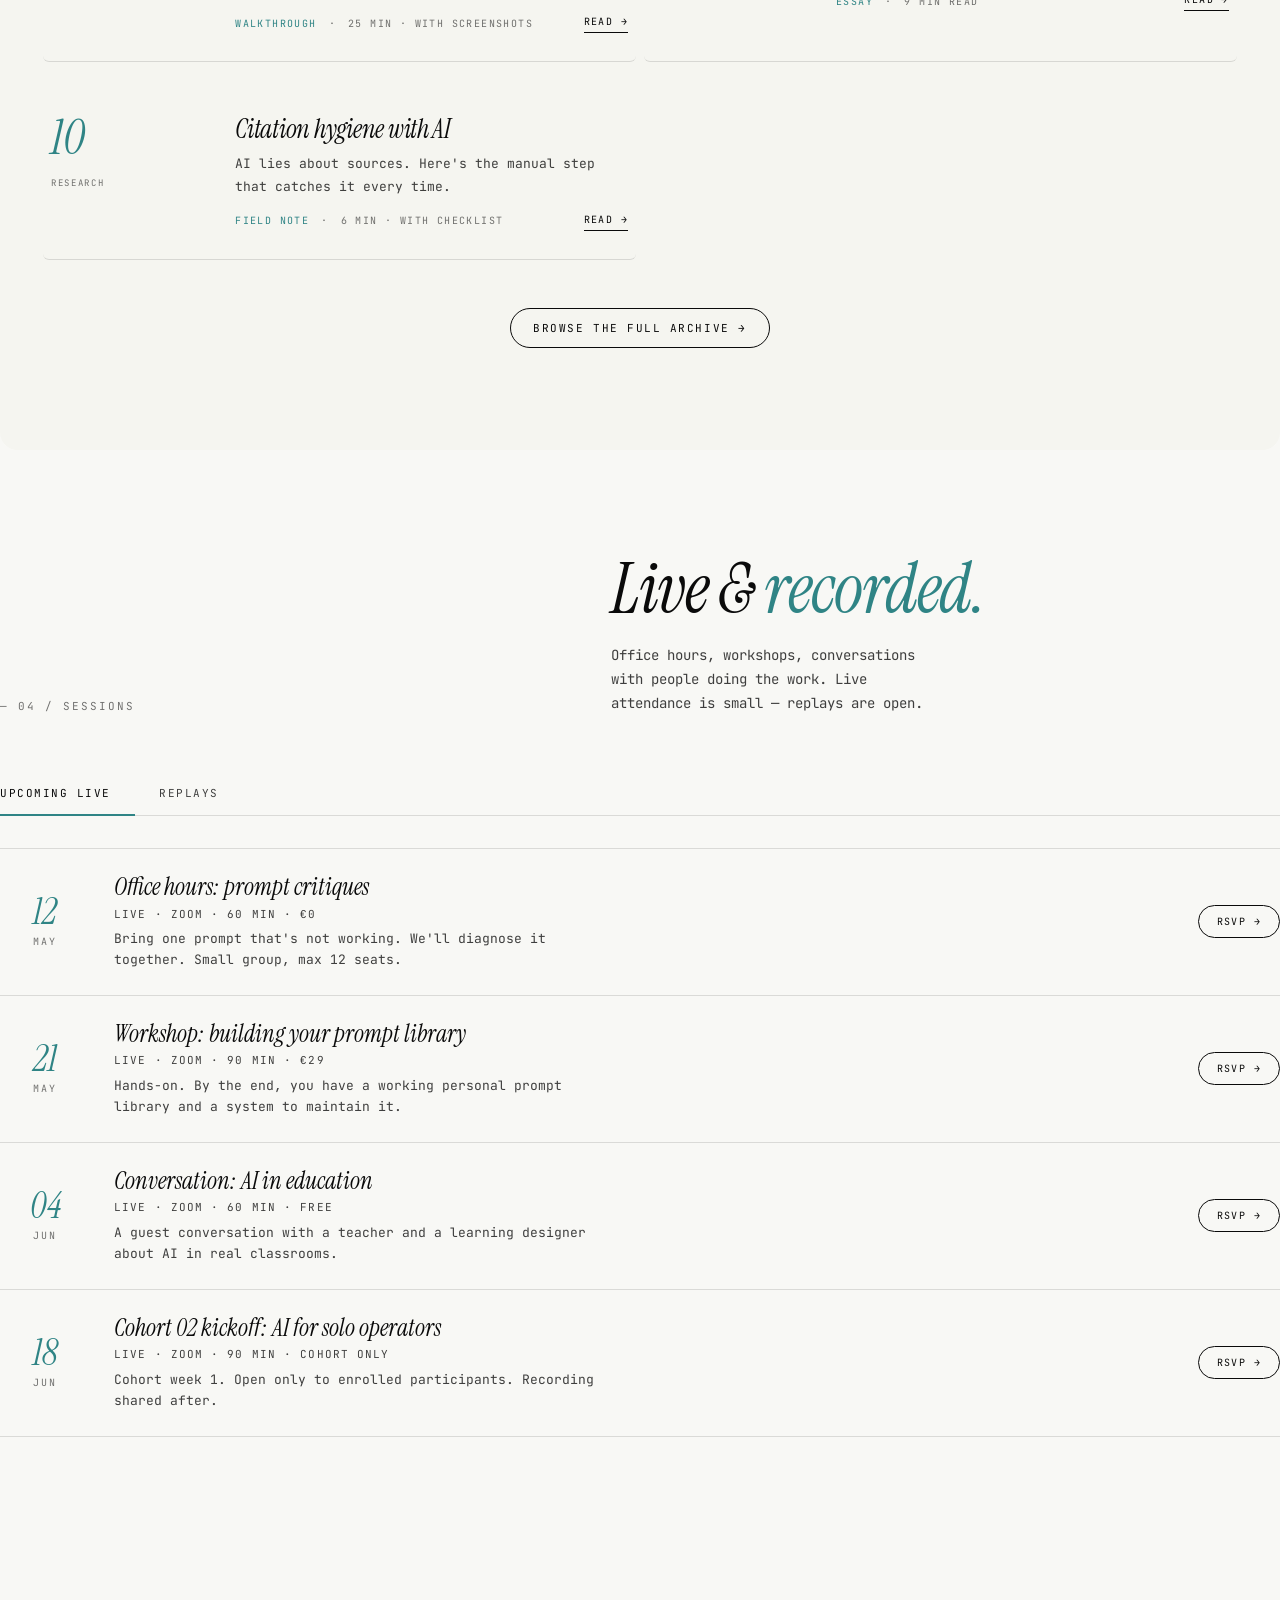
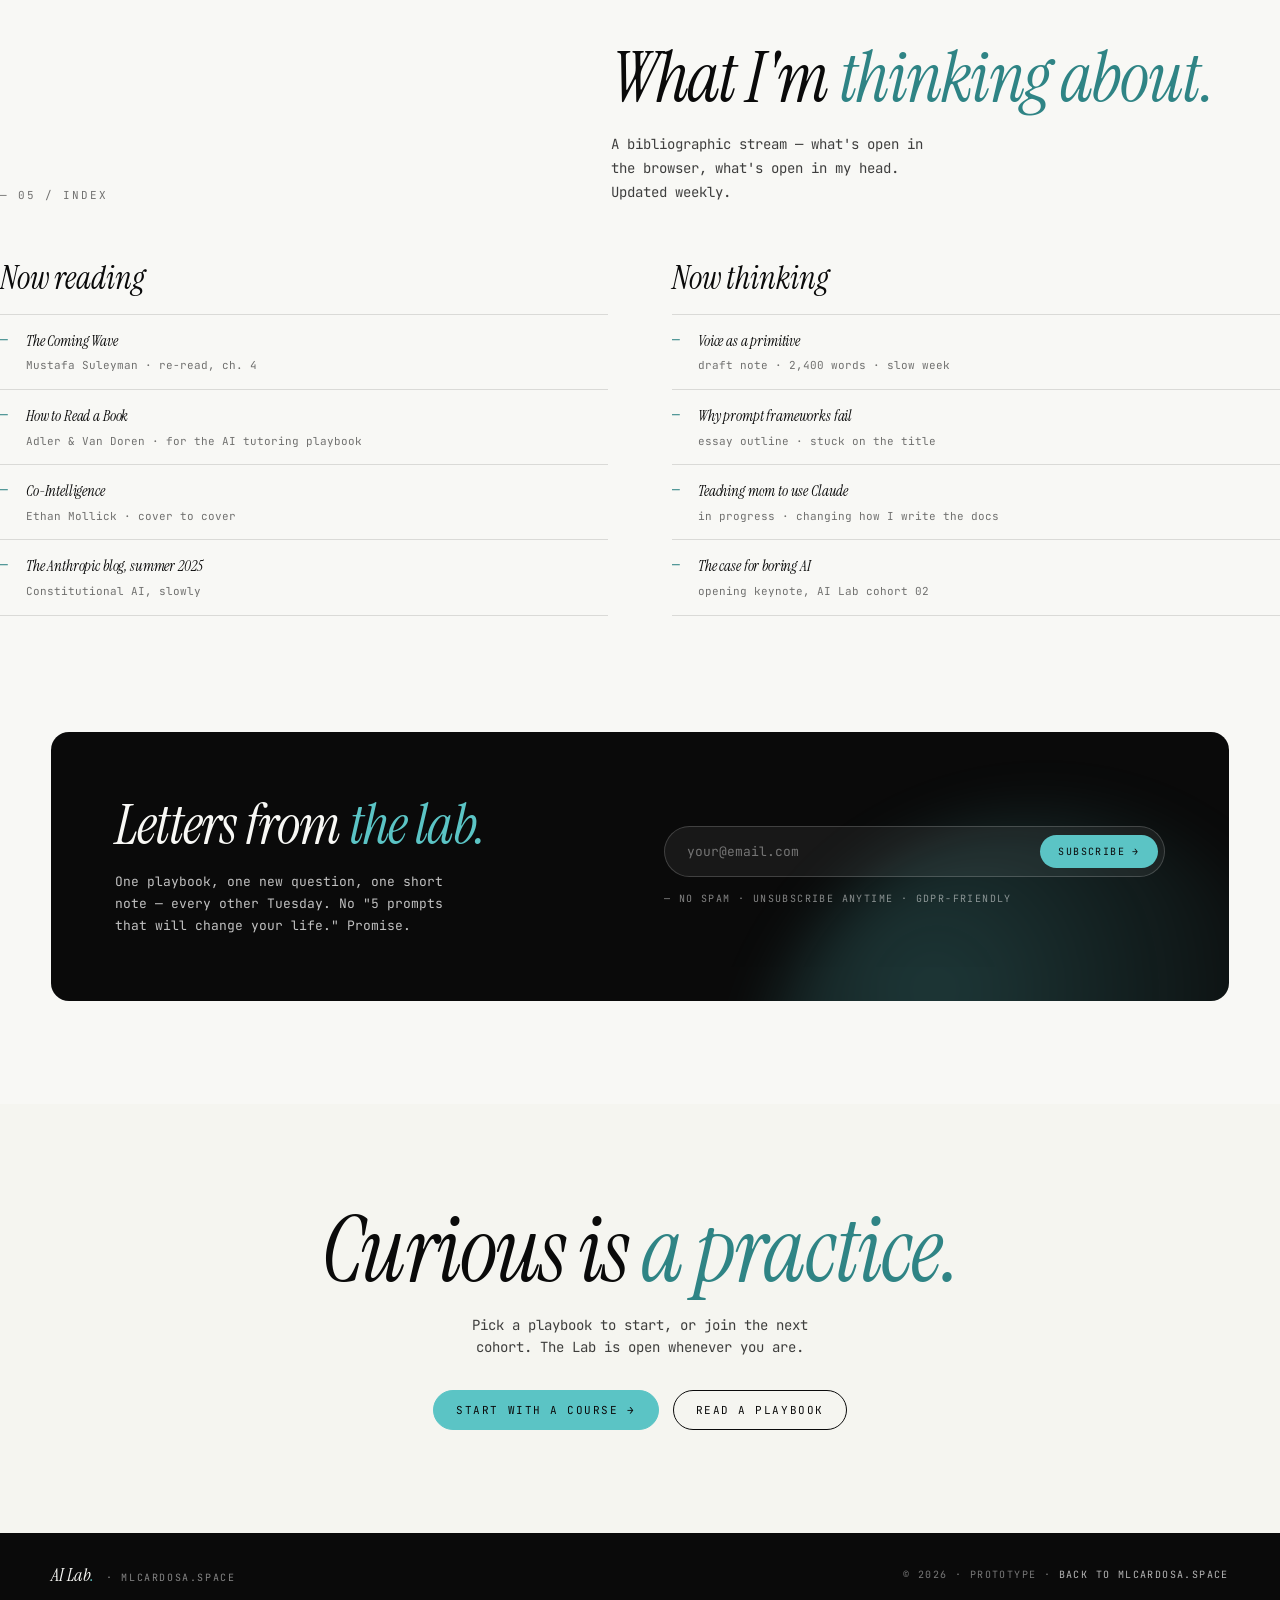
==== commit e88b32a7: "Update content, nav order & add field-notes-4" ====
--- a/ai-lab.html
+++ b/ai-lab.html
@@ -283,10 +283,10 @@
 
 <!-- NAV -->
 <nav class="nav">
-  <a class="nav-brand" href="index.html">
-    AI Lab<span class="dot">.</span>
-    <small>← mlcardosa.space</small>
-  </a>
+  <div class="nav-left" style="display:flex;align-items:center;gap:18px">
+    <a class="nav-back" href="index.html" style="font-family:var(--mono);text-transform:uppercase;font-size:11px;letter-spacing:.14em;color:var(--muted);display:inline-flex;align-items:center;gap:8px;white-space:nowrap;transition:color .2s" onmouseover="this.style.color='var(--fg)'" onmouseout="this.style.color='var(--muted)'">← Back</a>
+    <span class="nav-brand" style="border-left:1px solid var(--line);padding-left:18px">AI Lab<span class="dot">.</span></span>
+  </div>
   <div class="nav-links">
     <a onclick="scrollTo2('sec-method')">Method</a>
     <a onclick="scrollTo2('sec-courses')">Courses</a>
@@ -667,5 +667,222 @@
 // init
 renderCourses();renderPB();renderLive();renderReplays();
 </script>
+
+<script>
+window.SUBPAGE_DICT = {
+  "← Back": "← Zurück",
+  "Method": "Methode", "Courses": "Kurse", "Sessions": "Sessions", "Newsletter": "Newsletter",
+  "Subscribe": "Abonnieren", "Browse →": "Durchsehen →",
+  "Browse courses →": "Kurse durchsehen →", "Read playbooks": "Playbooks lesen",
+  "AI as a": "KI als", "thinking": "Denk", "partner": "partner",
+  "Educational coaching for lifelong learners & curious minds. For people who want AI as a thinking partner, not a productivity hack. Playbooks, essays, experiments. Slow, specific, practical.":
+    "Bildungscoaching für lebenslang Lernende & neugierige Köpfe. Für Menschen, die KI als Denkpartner wollen, nicht als Produktivitäts-Hack. Playbooks, Essays, Experimente. Langsam, konkret, praktisch.",
+  "I don't want to type faster. I want to think more clearly. AI is the most patient sparring partner I've ever had — when you teach it to ask, not to answer.":
+    "Ich will nicht schneller tippen. Ich will klarer denken. KI ist der geduldigste Sparringspartner, den ich je hatte, wenn man ihr beibringt zu fragen, nicht zu antworten.",
+  "From the introduction · vol. 01": "Aus der Einführung · Vol. 01",
+  "Currently": "Aktuell", "Cohort 02 · open May 2026": "Gruppe 02 · ab Mai 2026",
+  "Format": "Format", "Self-paced · live · written": "Selbstbestimmt · live · schriftlich",
+  "Length": "Dauer", "2–8 hours per playbook": "2–8 Stunden pro Playbook",
+  "Index": "Index", "vol. 01 · 14 pieces": "Vol. 01 · 14 Stücke",
+  "Courses ": "Kurse", "Curiosity": "Neugier",
+  "— 01 / Method": "— 01 / Methode",
+  "Three words.": "Drei Worte.", "That's the method.": "Das ist die Methode.",
+  "Most AI content is loud and shallow. The Lab is the opposite. Three principles, applied to everything we publish.":
+    "Die meisten KI-Inhalte sind laut und flach. Das Lab ist das Gegenteil. Drei Prinzipien, angewandt auf alles, was wir veröffentlichen.",
+  "Slow.": "Langsam.", "No hot takes, no hacks. We sit with a question until it gets simpler.":
+    "Keine schnellen Meinungen, keine Hacks. Wir bleiben bei einer Frage, bis sie einfacher wird.",
+  "Specific.": "Konkret.", "Real prompts. Real outputs. Real mistakes. We show the work, not the highlight reel.":
+    "Echte Prompts. Echte Ergebnisse. Echte Fehler. Wir zeigen die Arbeit, nicht die Highlights.",
+  "Practical.": "Praktisch.", "Every piece ends with something you can try Monday — or decide to skip with reasons.":
+    "Jedes Stück endet mit etwas, das du am Montag ausprobieren kannst, oder mit guten Gründen überspringst.",
+  "— 02 / Courses": "— 02 / Kurse",
+  "Pick your": "Wähl dein", "level.": "Niveau.",
+  "Six courses, three levels. Self-paced, with live cohort weeks twice a year. No certificates — just better thinking.":
+    "Sechs Kurse, drei Niveaus. Selbstbestimmt, mit Live-Gruppenwochen zweimal im Jahr. Keine Zertifikate, nur besseres Denken.",
+  "All": "Alle", "Foundations": "Grundlagen", "Intermediate": "Fortgeschritten", "Practice": "Praxis",
+  "— 03 / Playbooks": "— 03 / Playbooks",
+  "Field notes for": "Feldnotizen zur", "working with AI.": "Arbeit mit KI.",
+  "Short essays with prompts attached. Each playbook is a way of thinking — written down, tested, sharable.":
+    "Kurze Essays mit angehängten Prompts. Jedes Playbook ist eine Denkweise, aufgeschrieben, getestet, teilbar.",
+  "Browse the full archive →": "Das ganze Archiv durchsehen →",
+  "— 04 / Sessions": "— 04 / Sessions",
+  "Live &": "Live &", "recorded.": "aufgezeichnet.",
+  "Office hours, workshops, conversations with people doing the work. Live attendance is small — replays are open.":
+    "Sprechstunden, Workshops, Gespräche mit Menschen, die die Arbeit machen. Die Live-Teilnahme ist klein, die Replays sind offen.",
+  "Upcoming Live": "Demnächst live",
+  "— 05 / Index": "— 05 / Index",
+  "What I'm": "Worüber ich", "thinking about.": "nachdenke.",
+  "A bibliographic stream — what's open in the browser, what's open in my head. Updated weekly.":
+    "Ein bibliografischer Strom, was im Browser offen ist, was im Kopf offen ist. Wöchentlich aktualisiert.",
+  "Now reading": "Gerade lese ich", "Now thinking": "Gerade denke ich",
+  "Mustafa Suleyman · re-read, ch. 4": "Mustafa Suleyman · erneut gelesen, Kap. 4",
+  "Adler & Van Doren · for the AI tutoring playbook": "Adler & Van Doren · fürs KI-Tutoring-Playbook",
+  "Ethan Mollick · cover to cover": "Ethan Mollick · von vorn bis hinten",
+  "The Anthropic blog, summer 2025": "Der Anthropic-Blog, Sommer 2025",
+  "Constitutional AI, slowly": "Constitutional AI, langsam",
+  "Voice as a primitive": "Stimme als Primitive",
+  "draft note · 2,400 words · slow week": "Entwurf · 2.400 Wörter · langsame Woche",
+  "Why prompt frameworks fail": "Warum Prompt-Frameworks scheitern",
+  "essay outline · stuck on the title": "Essay-Gliederung · hänge am Titel",
+  "Teaching mom to use Claude": "Mama Claude beibringen",
+  "in progress · changing how I write the docs": "in Arbeit · ändert, wie ich die Docs schreibe",
+  "The case for boring AI": "Ein Plädoyer für langweilige KI",
+  "opening keynote, AI Lab cohort 02": "Eröffnungs-Keynote, AI Lab Gruppe 02",
+  "Letters from": "Briefe aus", "the lab.": "dem Lab.",
+  "One playbook, one new question, one short note — every other Tuesday. No \"5 prompts that will change your life.\" Promise.":
+    "Ein Playbook, eine neue Frage, eine kurze Notiz, jeden zweiten Dienstag. Kein \u201E5 Prompts, die dein Leben verändern.\u201C Versprochen.",
+  "Subscribe →": "Abonnieren →",
+  "— No spam · Unsubscribe anytime · GDPR-friendly": "— Kein Spam · jederzeit abbestellbar · DSGVO-freundlich",
+  "Curious is": "Neugier ist", "a practice.": "eine Übung.",
+  "Pick a playbook to start, or join the next cohort. The Lab is open whenever you are.":
+    "Wähl ein Playbook zum Start oder komm in die nächste Gruppe. Das Lab ist offen, wann immer du es bist.",
+  "Start with a course →": "Mit einem Kurs starten →", "Read a playbook": "Ein Playbook lesen",
+  "© 2026 · prototype ·": "© 2026 · Prototyp ·", "Back to mlcardosa.space": "Zurück zu mlcardosa.space",
+  /* courses */
+  "AI as a thinking partner": "KI als Denkpartner",
+  "Reading the AI landscape": "Die KI-Landschaft lesen",
+  "The prompting playbook": "Das Prompting-Playbook",
+  "Research with AI": "Recherche mit KI",
+  "AI for solo operators": "KI für Solo-Selbstständige",
+  "Writing with AI, well": "Gut schreiben mit KI",
+  "Six lessons on using AI to ask better questions, not just answer faster ones.":
+    "Sechs Lektionen, wie man mit KI bessere Fragen stellt, nicht nur schneller antwortet.",
+  "A non-technical map. Models, players, capabilities, real limitations.":
+    "Eine nicht-technische Landkarte. Modelle, Akteure, Fähigkeiten, echte Grenzen.",
+  "Beyond \"act as.\" Frameworks, anti-patterns, and the prompts I actually re-use.":
+    "Jenseits von \u201Eact as.\u201C Frameworks, Anti-Muster und die Prompts, die ich wirklich wiederverwende.",
+  "Reading papers, mapping fields, summarising without hallucinating.":
+    "Paper lesen, Felder kartieren, zusammenfassen ohne zu halluzinieren.",
+  "For founders, writers, designers — using AI without losing the thread of your own work.":
+    "Für Gründer, Autorinnen, Designer, KI nutzen, ohne den Faden der eigenen Arbeit zu verlieren.",
+  "For people who write for a living. Drafting, editing, voice. The honest workflow.":
+    "Für Menschen, die vom Schreiben leben. Entwerfen, Redigieren, Stimme. Der ehrliche Workflow.",
+  "4h · 6 lessons": "4 Std. · 6 Lektionen", "2h · 4 lessons": "2 Std. · 4 Lektionen",
+  "6h · 8 lessons": "6 Std. · 8 Lektionen", "5h · 7 lessons": "5 Std. · 7 Lektionen",
+  "8h · 10 lessons": "8 Std. · 10 Lektionen",
+  "Free": "Kostenlos", "Open": "Offen", "Cohort 02 · May": "Gruppe 02 · Mai", "Coming · Q3": "Bald · Q3",
+  /* course learn bullets */
+  "What \"good prompting\" actually means": "Was \u201Egutes Prompting\u201C wirklich bedeutet",
+  "How to test your own thinking against AI": "Wie du dein eigenes Denken an der KI prüfst",
+  "Building a daily practice — 15 minutes a day": "Eine tägliche Praxis aufbauen, 15 Minuten am Tag",
+  "When to trust the answer, when to question it": "Wann man der Antwort traut, wann man sie hinterfragt",
+  "Frontier models in plain language": "Frontier-Modelle in klarer Sprache",
+  "Open-source vs proprietary — what the choice means for you": "Open Source vs. proprietär, was die Wahl für dich bedeutet",
+  "Where AI breaks (and why that matters)": "Wo KI versagt (und warum das zählt)",
+  "How the field will probably look in 2027": "Wie das Feld 2027 wahrscheinlich aussieht",
+  "The four prompt archetypes": "Die vier Prompt-Archetypen",
+  "Why most \"frameworks\" are theater": "Warum die meisten \u201EFrameworks\u201C Theater sind",
+  "Building a personal prompt library": "Eine persönliche Prompt-Bibliothek aufbauen",
+  "Reviewing your own prompts like code": "Eigene Prompts wie Code prüfen",
+  "How I read 30 papers a week": "Wie ich 30 Paper pro Woche lese",
+  "Building research maps with Claude Projects": "Recherche-Karten mit Claude Projects bauen",
+  "Verifying citations — the manual step you can't skip": "Zitate prüfen, der manuelle Schritt, den du nicht überspringen kannst",
+  "Synthesising into your own voice": "In die eigene Stimme synthetisieren",
+  "Building your operating system around AI": "Dein Betriebssystem um KI herum bauen",
+  "When to delegate to AI vs hire": "Wann an KI delegieren, wann einstellen",
+  "Voice and taste — keeping yours intact": "Stimme und Geschmack, deine intakt halten",
+  "Workflow patterns that don't fall apart": "Workflow-Muster, die nicht zerfallen",
+  "Drafting without flattening your voice": "Entwerfen, ohne deine Stimme zu glätten",
+  "Using AI as your toughest editor": "KI als deinen härtesten Lektor nutzen",
+  "When AI ruins prose (and how to spot it)": "Wann KI Prosa ruiniert (und wie du es erkennst)",
+  "Building feedback loops with your own writing": "Feedback-Schleifen mit dem eigenen Schreiben bauen",
+  /* modal static */
+  "What you'll learn": "Was du lernst",
+  "Self-paced video lessons, downloadable prompt templates, and a private discussion thread. Live cohort weeks twice a year for paid courses.":
+    "Selbstbestimmte Videolektionen, herunterladbare Prompt-Vorlagen und ein privater Diskussionsthread. Live-Gruppenwochen zweimal im Jahr für kostenpflichtige Kurse.",
+  "Inside": "Drinnen",
+  "The framing: why this matters now": "Die Einordnung: warum das jetzt zählt",
+  "The walk-through: how I actually do it": "Die Anleitung: wie ich es wirklich mache",
+  "The prompts: copy/paste with notes": "Die Prompts: Copy/Paste mit Notizen",
+  "The footnotes: what I'm still figuring out": "Die Fußnoten: was ich noch herausfinde",
+  "Full version is sent to subscribers and unlocks here after subscription.":
+    "Die Vollversion geht an Abonnenten und schaltet sich hier nach dem Abo frei.",
+  "Who it's for": "Für wen es ist",
+  "Live on Zoom, cameras on, small group. Recording shared with attendees only. No slides, no decks — we work on real material.":
+    "Live auf Zoom, Kameras an, kleine Gruppe. Aufzeichnung nur für Teilnehmende. Keine Folien, keine Decks, wir arbeiten an echtem Material.",
+  "People who already use AI a little and want to use it better. No level required.":
+    "Menschen, die KI schon ein wenig nutzen und besser nutzen wollen. Kein Niveau nötig.",
+  "▶ Video player · placeholder": "▶ Videoplayer · Platzhalter",
+  "Replays unlock with newsletter subscription. Free archive after 90 days.":
+    "Replays schalten sich mit dem Newsletter-Abo frei. Kostenloses Archiv nach 90 Tagen.",
+  "Enroll →": "Einschreiben →", "Join waitlist →": "Auf die Warteliste →", "Notify me →": "Benachrichtige mich →",
+  "Subscribe to read →": "Zum Lesen abonnieren →", "Save my seat →": "Platz sichern →", "Subscribe to watch →": "Zum Ansehen abonnieren →",
+  /* playbooks */
+  "Available now": "Jetzt verfügbar", "Open →": "Öffnen →", "Read →": "Lesen →",
+  "Claude · Setup": "Claude · Einrichtung", "Job Search": "Jobsuche",
+  "Walkthrough": "Anleitung", "Practice guide": "Praxis-Leitfaden", "Field note": "Feldnotiz",
+  "Research": "Recherche", "Voice": "Stimme",
+  "The Claude Playbook": "Das Claude-Playbook",
+  "My Job Coach Playbook": "Mein Job-Coach-Playbook",
+  "How to Claude Design": "Mit Claude gestalten",
+  "Reading 30 papers a week": "30 Paper pro Woche lesen",
+  "Keeping your voice when you co-write": "Deine Stimme behalten beim Mitschreiben",
+  "15 minutes a day with Claude": "15 Minuten am Tag mit Claude",
+  "Drafting essays, the honest way": "Essays entwerfen, ehrlich",
+  "Why most prompt \"frameworks\" fail": "Warum die meisten Prompt-\u201EFrameworks\u201C scheitern",
+  "Citation hygiene with AI": "Zitierhygiene mit KI",
+  "How to get the best out of every prompt. A practical guide to building AI projects that give you sharper, more consistent answers — using a real Job Coach project as the worked example.":
+    "Wie du aus jedem Prompt das Beste holst. Ein praktischer Leitfaden, um KI-Projekte zu bauen, die dir schärfere, konsistentere Antworten geben, mit einem echten Job-Coach-Projekt als Beispiel.",
+  "A step-by-step guide to setting up four Claude skills for your job search: job review, cover letter, interview prep, and networking. Complete beginner welcome.":
+    "Eine Schritt-für-Schritt-Anleitung, um vier Claude-Skills für deine Jobsuche einzurichten: Job-Check, Anschreiben, Interview-Vorbereitung und Networking. Auch für Anfänger.",
+  "A hands-on playbook for using Claude as a design thinking partner — from brief to concept, prompts that sharpen visual decisions, and a workflow that keeps your taste intact.":
+    "Ein praktisches Playbook, um Claude als Design-Denkpartner zu nutzen, vom Briefing zum Konzept, Prompts, die visuelle Entscheidungen schärfen, und ein Workflow, der deinen Geschmack bewahrt.",
+  "Most prompts fall into one of four categories. Knowing which one you need is half the work.":
+    "Die meisten Prompts fallen in eine von vier Kategorien. Zu wissen, welche du brauchst, ist die halbe Arbeit.",
+  "A simple Notion + clipboard system that survived two years of model changes.":
+    "Ein einfaches Notion-plus-Zwischenablage-System, das zwei Jahre Modellwechsel überstanden hat.",
+  "How I use Claude Projects to map a research field without losing the texture.":
+    "Wie ich mit Claude Projects ein Forschungsfeld kartiere, ohne die Textur zu verlieren.",
+  "A diagnostic: when AI is helping you write, and when it's rewriting you.":
+    "Eine Diagnose: wann KI dir beim Schreiben hilft und wann sie dich umschreibt.",
+  "A small habit that, over a month, changes what you can think about.":
+    "Eine kleine Gewohnheit, die über einen Monat verändert, worüber du nachdenken kannst.",
+  "My actual end-to-end flow, from blank page to publish, including where AI helps and where it doesn't.":
+    "Mein tatsächlicher Ablauf von der leeren Seite bis zur Veröffentlichung, inklusive wo KI hilft und wo nicht.",
+  "A short polemic. Frameworks promise leverage; mostly they perform expertise.":
+    "Eine kurze Polemik. Frameworks versprechen Hebelwirkung; meist führen sie nur Expertise vor.",
+  "AI lies about sources. Here's the manual step that catches it every time.":
+    "KI lügt über Quellen. Hier ist der manuelle Schritt, der das jedes Mal erwischt.",
+  "~33 min read": "~33 Min. Lesezeit", "~30 min + setup": "~30 Min. + Einrichtung", "~25 min read": "~25 Min. Lesezeit",
+  "12 min read": "12 Min. Lesezeit", "20 min · with templates": "20 Min. · mit Vorlagen",
+  "15 min · with prompts": "15 Min. · mit Prompts", "10 min read": "10 Min. Lesezeit",
+  "8 min · daily": "8 Min. · täglich", "25 min · with screenshots": "25 Min. · mit Screenshots",
+  "9 min read": "9 Min. Lesezeit", "6 min · with checklist": "6 Min. · mit Checkliste",
+  /* sessions */
+  "Office hours: prompt critiques": "Sprechstunde: Prompt-Kritiken",
+  "Workshop: building your prompt library": "Workshop: deine Prompt-Bibliothek bauen",
+  "Conversation: AI in education": "Gespräch: KI in der Bildung",
+  "Cohort 02 kickoff: AI for solo operators": "Gruppe 02 Kickoff: KI für Solo-Selbstständige",
+  "Live · Zoom · 60 min · €0": "Live · Zoom · 60 Min. · 0 €",
+  "Live · Zoom · 90 min · €29": "Live · Zoom · 90 Min. · 29 €",
+  "Live · Zoom · 60 min · Free": "Live · Zoom · 60 Min. · Kostenlos",
+  "Live · Zoom · 90 min · cohort only": "Live · Zoom · 90 Min. · nur Gruppe",
+  "Bring one prompt that's not working. We'll diagnose it together. Small group, max 12 seats.":
+    "Bring einen Prompt mit, der nicht funktioniert. Wir diagnostizieren ihn gemeinsam. Kleine Gruppe, max. 12 Plätze.",
+  "Hands-on. By the end, you have a working personal prompt library and a system to maintain it.":
+    "Praktisch. Am Ende hast du eine funktionierende persönliche Prompt-Bibliothek und ein System, sie zu pflegen.",
+  "A guest conversation with a teacher and a learning designer about AI in real classrooms.":
+    "Ein Gastgespräch mit einer Lehrerin und einem Lerndesigner über KI in echten Klassenzimmern.",
+  "Cohort week 1. Open only to enrolled participants. Recording shared after.":
+    "Gruppenwoche 1. Nur für eingeschriebene Teilnehmende. Aufzeichnung danach geteilt.",
+  "RSVP →": "Zusagen →",
+  "How I actually use Claude Projects": "Wie ich Claude Projects wirklich nutze",
+  "Reading the GPT-5 release, slowly": "Das GPT-5-Release langsam lesen",
+  "Prompt critiques · session 04": "Prompt-Kritiken · Session 04",
+  "Voice and taste with AI": "Stimme und Geschmack mit KI",
+  "Why I deleted my prompt frameworks doc": "Warum ich mein Prompt-Frameworks-Dokument gelöscht habe",
+  "Teaching my mom to use Claude": "Meiner Mutter Claude beibringen",
+  "42 min · Workflows": "42 Min. · Workflows", "28 min · Landscape": "28 Min. · Landschaft",
+  "58 min · Office hours": "58 Min. · Sprechstunde", "36 min · Conversation": "36 Min. · Gespräch",
+  "19 min · Essay-talk": "19 Min. · Essay-Talk", "31 min · Field report": "31 Min. · Feldbericht",
+  /* toasts */
+  "Archive opens with newsletter subscription": "Das Archiv öffnet sich mit dem Newsletter-Abo",
+  "Saved a seat — confirmation sent": "Platz gesichert, Bestätigung gesendet",
+  "Welcome — first letter goes out Tuesday": "Willkommen, der erste Brief geht Dienstag raus",
+  "Seat saved — confirmation in your inbox": "Platz gesichert, Bestätigung im Postfach"
+};
+window.SUBPAGE_ATTR = { "your@email.com": "deine@email.com" };
+</script>
+<script src="subpage-i18n.js"></script>
 </body>
 </html>
